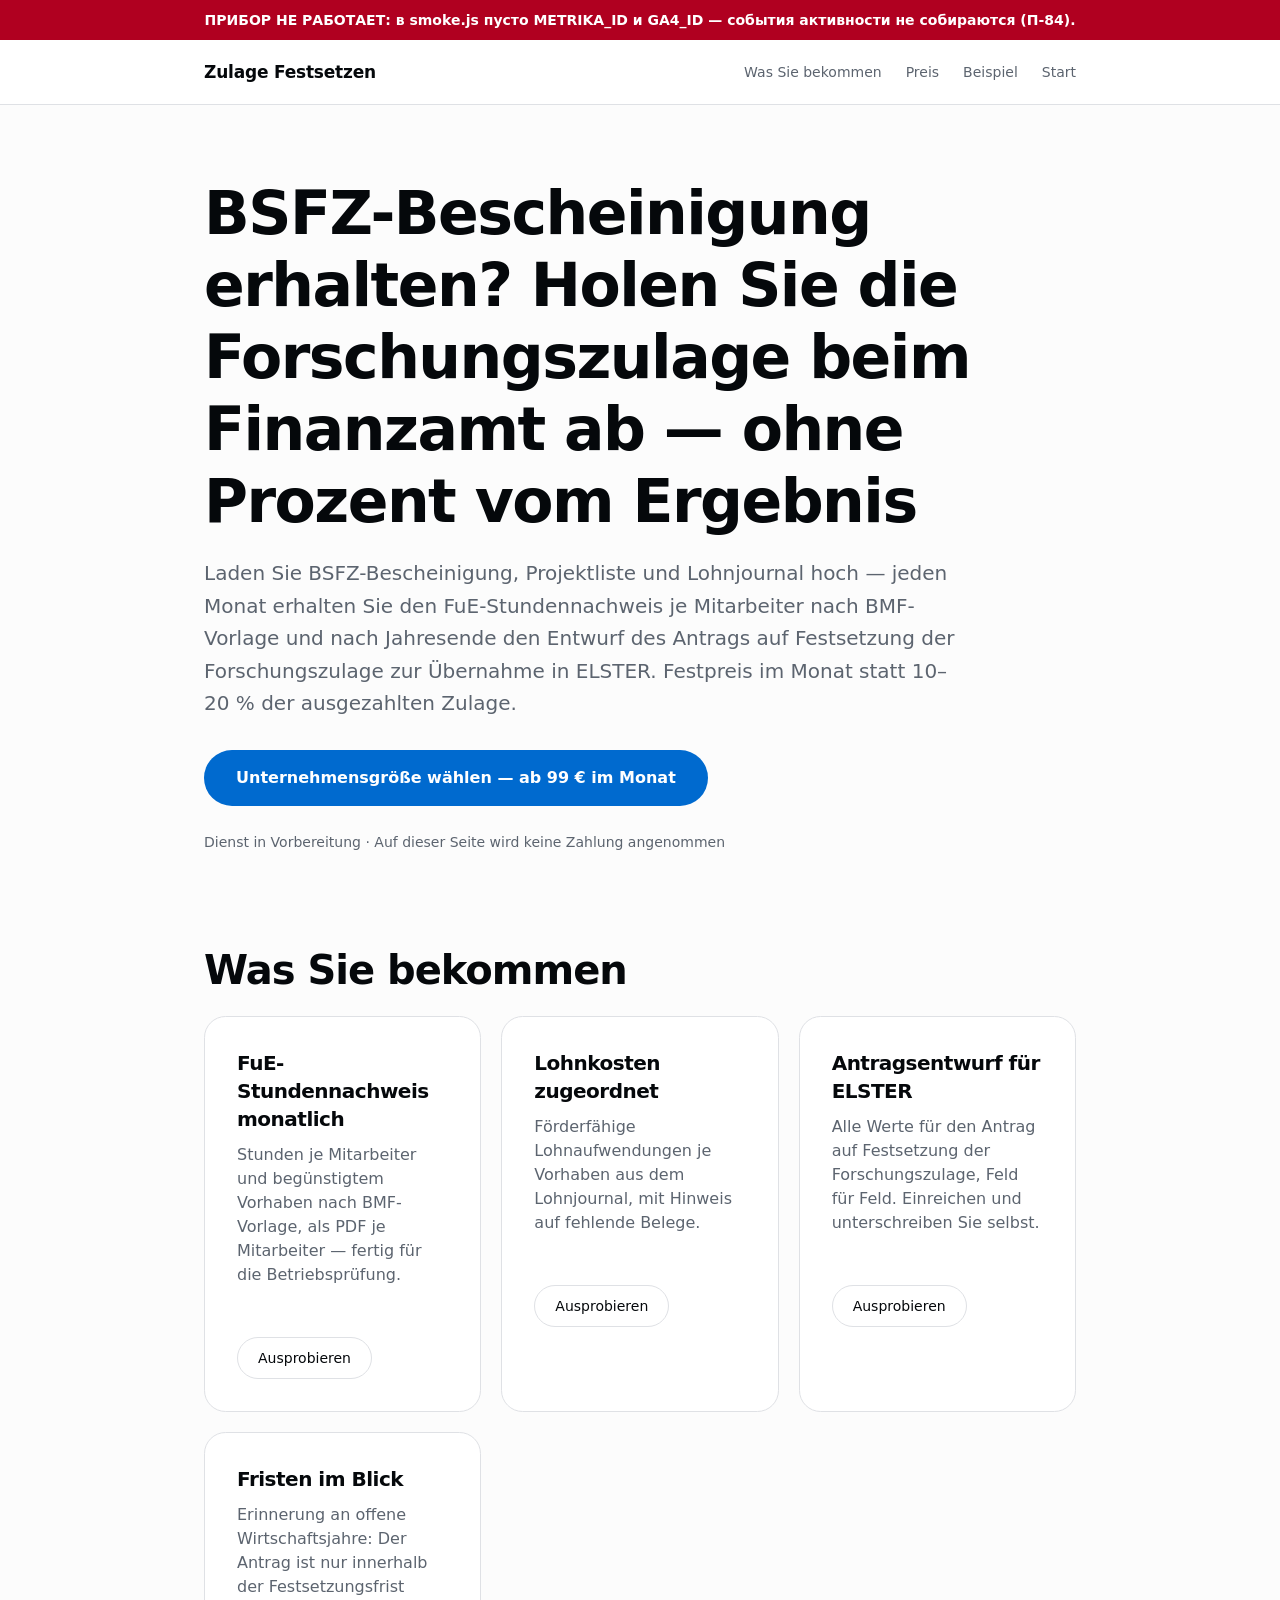
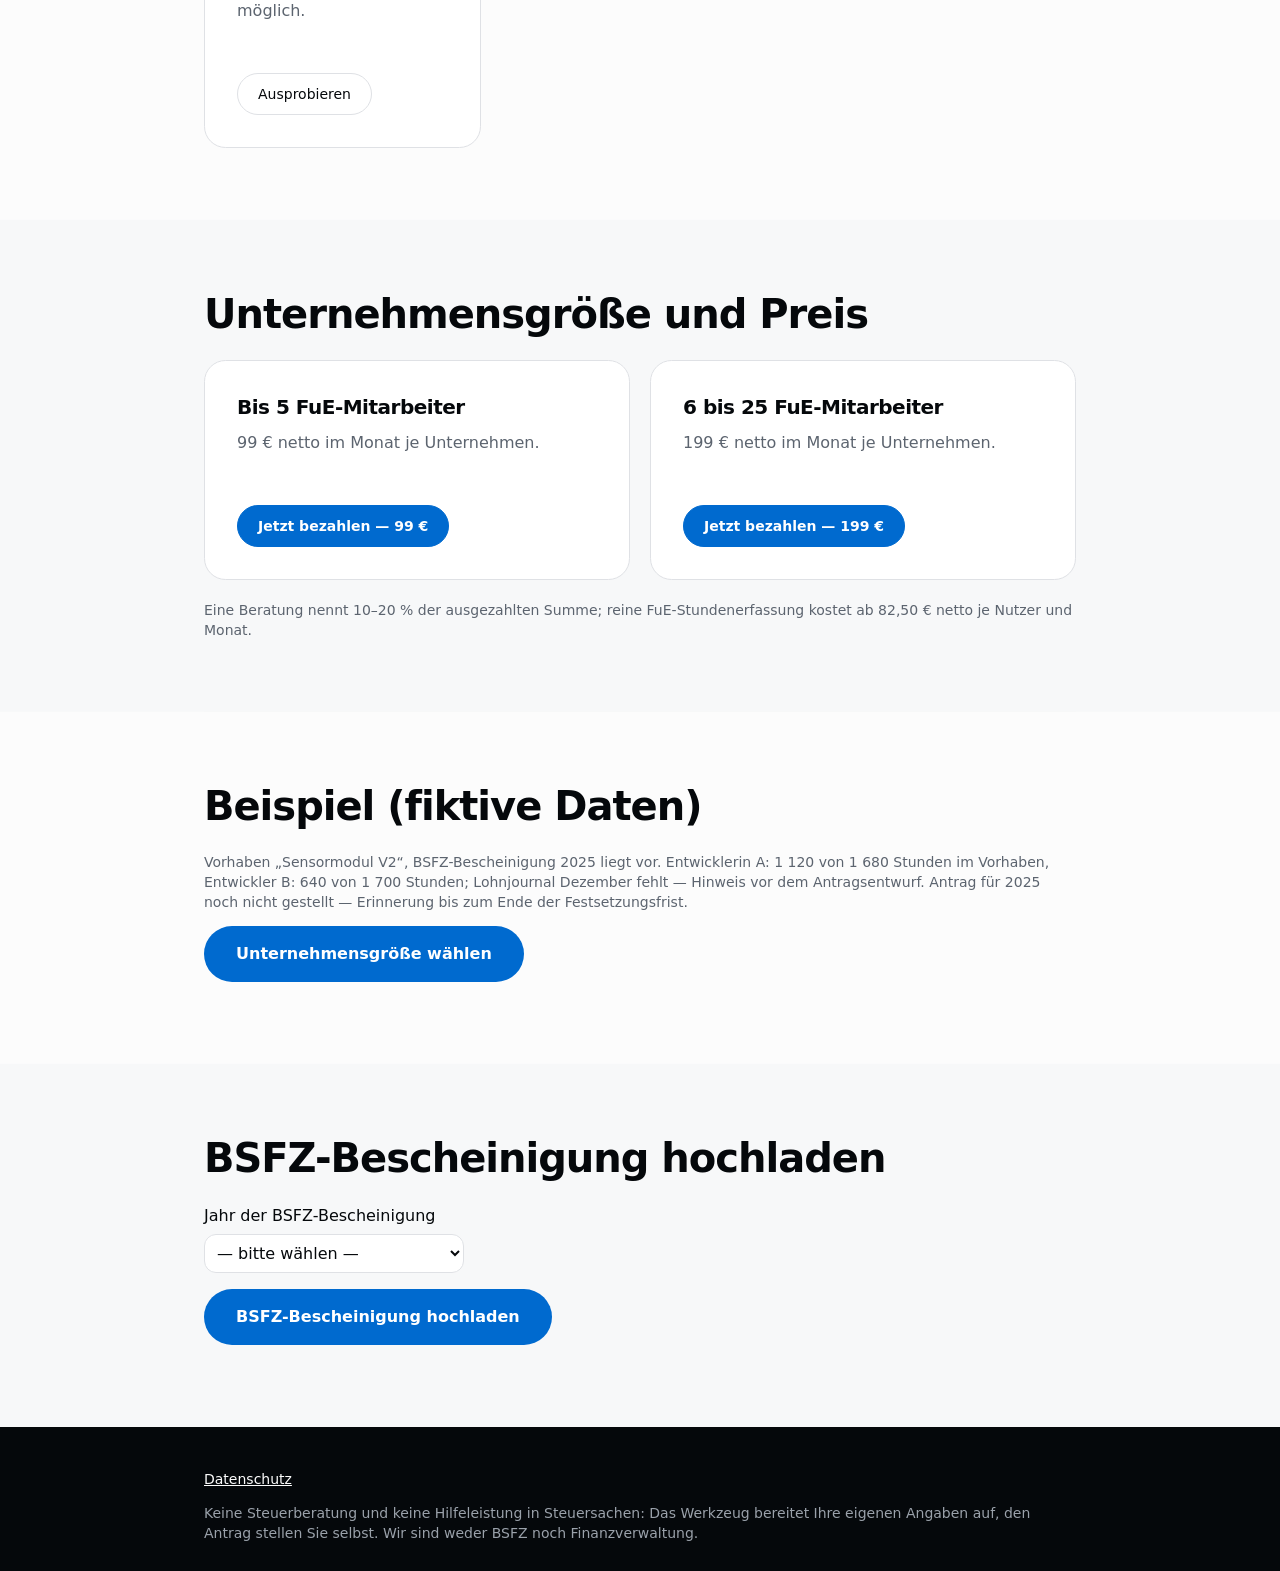
==== index.html @ fea84b4b "Smoke page zulage.dokuwell.com" ====
<!doctype html>
<html lang="de">
<head>
<meta charset="utf-8">
<meta name="viewport" content="width=device-width,initial-scale=1">
<title>Forschungszulage: FuE-Stundennachweis und Festsetzungsantrag — ab 99 € im Monat</title>
<meta name="description" content="BSFZ-Bescheinigung liegt vor, aber der Antrag beim Finanzamt fehlt? Monatlicher FuE-Stundennachweis je Mitarbeiter nach BMF-Vorlage und Entwurf des Antrags auf Festsetzung der Forschungszulage zur Übernahme in ELSTER. Festpreis statt 10–20 % der Zulage.">
<link rel="icon" href="favicon.svg">
<link rel="stylesheet" href="style.css">
<script src="smoke.js" defer></script>
</head>
<body>

<header><div class="wrap">
  <div class="logo"><a href="index.html" data-ev="click_logo_home">Zulage Festsetzen</a></div>
  <nav class="top"><a href="#was" data-ev="click_nav_was">Was Sie bekommen</a><a href="#preis" data-ev="click_nav_preis">Preis</a><a href="#beispiel" data-ev="click_nav_beispiel">Beispiel</a><a href="#start" data-ev="click_nav_start">Start</a></nav>
</div></header>

<div class="wrap">
  <div class="hero">
    <h1>BSFZ-Bescheinigung erhalten? Holen Sie die Forschungszulage beim Finanzamt ab — ohne Prozent vom Ergebnis</h1>
    <p class="sub">Laden Sie BSFZ-Bescheinigung, Projektliste und Lohnjournal hoch — jeden Monat erhalten Sie den FuE-Stundennachweis je Mitarbeiter nach BMF-Vorlage und nach Jahresende den Entwurf des Antrags auf Festsetzung der Forschungszulage zur Übernahme in ELSTER. Festpreis im Monat statt 10–20 % der ausgezahlten Zulage.</p>
    <a class="cta" href="#preis" data-ev="cta_click">Unternehmensgröße wählen — ab 99 € im Monat</a>
    <p class="cta-note">Dienst in Vorbereitung · Auf dieser Seite wird keine Zahlung angenommen</p>
  </div>

  <section id="was" data-view="features_view">
    <h2>Was Sie bekommen</h2>
    <div class="grid">
      <div class="card"><b>FuE-Stundennachweis monatlich</b><span>Stunden je Mitarbeiter und begünstigtem Vorhaben nach BMF-Vorlage, als PDF je Mitarbeiter — fertig für die Betriebsprüfung.</span><br><a class="btn" href="pay.html?f=stundennachweis" data-ev="feature_stundennachweis">Ausprobieren</a></div>
      <div class="card"><b>Lohnkosten zugeordnet</b><span>Förderfähige Lohnaufwendungen je Vorhaben aus dem Lohnjournal, mit Hinweis auf fehlende Belege.</span><br><a class="btn" href="pay.html?f=lohnkosten" data-ev="feature_lohnkosten">Ausprobieren</a></div>
      <div class="card"><b>Antragsentwurf für ELSTER</b><span>Alle Werte für den Antrag auf Festsetzung der Forschungszulage, Feld für Feld. Einreichen und unterschreiben Sie selbst.</span><br><a class="btn" href="pay.html?f=antrag" data-ev="feature_antrag">Ausprobieren</a></div>
      <div class="card"><b>Fristen im Blick</b><span>Erinnerung an offene Wirtschaftsjahre: Der Antrag ist nur innerhalb der Festsetzungsfrist möglich.</span><br><a class="btn" href="pay.html?f=fristen" data-ev="feature_fristen">Ausprobieren</a></div>
    </div>
  </section>

  <section id="preis" data-view="price_view">
    <h2>Unternehmensgröße und Preis</h2>
    <div class="grid">
      <div class="card"><b>Bis 5 FuE-Mitarbeiter</b><span>99 € netto im Monat je Unternehmen.</span><br><a class="btn" href="pay.html?plan=bis_5" data-ev="payment_click click_pay_bis_5">Jetzt bezahlen — 99 €</a></div>
      <div class="card"><b>6 bis 25 FuE-Mitarbeiter</b><span>199 € netto im Monat je Unternehmen.</span><br><a class="btn" href="pay.html?plan=6_25" data-ev="payment_click click_pay_6_25">Jetzt bezahlen — 199 €</a></div>
    </div>
    <p class="cmp">Eine Beratung nennt 10–20 % der ausgezahlten Summe; reine FuE-Stundenerfassung kostet ab 82,50 € netto je Nutzer und Monat.</p>
  </section>

  <section id="beispiel" data-view="example_view">
    <h2>Beispiel (fiktive Daten)</h2>
    <p class="fine">Vorhaben „Sensormodul V2“, BSFZ-Bescheinigung 2025 liegt vor. Entwicklerin A: 1 120 von 1 680 Stunden im Vorhaben, Entwickler B: 640 von 1 700 Stunden; Lohnjournal Dezember fehlt — Hinweis vor dem Antragsentwurf. Antrag für 2025 noch nicht gestellt — Erinnerung bis zum Ende der Festsetzungsfrist.</p>
    <a class="cta" href="#preis" data-ev="click_cta_after_example">Unternehmensgröße wählen</a>
  </section>
  <section id="start" data-view="start_view">
    <h2>BSFZ-Bescheinigung hochladen</h2>
    <p><label>Jahr der BSFZ-Bescheinigung<br><select data-ev-focus="form_start" style="margin-top:6px;padding:8px;font-size:16px"><option value="">— bitte wählen —</option><option>2021</option><option>2022</option><option>2023</option><option>2024</option><option>2025</option></select></label></p>
    <a class="cta" href="pay.html?intent=bescheinigung" data-ev="form_submit_click">BSFZ-Bescheinigung hochladen</a>
  </section>
</div>

<footer><div class="wrap">
  <p><a href="datenschutz.html" data-ev="click_legal_privacy">Datenschutz</a></p>
  <p class="muted">Keine Steuerberatung und keine Hilfeleistung in Steuersachen: Das Werkzeug bereitet Ihre eigenen Angaben auf, den Antrag stellen Sie selbst. Wir sind weder BSFZ noch Finanzverwaltung.</p>
</div></footer>

</body>
</html>
---- style.css ----
/* Тема страниц смоуков (06.10.2026, вторая редакция). Слово Владельца:
   «я имел в виду элементы и цвета, не лэйаут». Строй страниц — прежний;
   от образца взяты только цвета, шрифт и вид элементов (кнопки, карточки,
   «бровь», таблица, аккордеон, шапка, подвал). Значения сняты с образца
   (вычисленные стили, переведены в hex). Код свой, внешних шрифтов нет. */
:root{
  --bg:#fcfcfc;            /* фон */
  --ink:#05080b;           /* текст */
  --muted:#5c646f;         /* вторичный текст, меню */
  --line:#dfe1e5;          /* рамки */
  --card:#ffffff;          /* карточки */
  --alt:#f7f8f9;           /* чередующаяся секция (#f0f2f5 при 40 % на #fcfcfc) */
  --accent:#006acf;        /* кнопки, акцент */
  --accent-soft:#d6efff;   /* фон «брови» */
  --accent-num:#b1ddff;    /* крупные цифры */
  --navy:#0b223e;          /* тёмный основной */
  --radius:12px;           /* малые элементы */
  --radius-lg:21.6px;      /* карточки */
  --radius-tbl:16.8px;     /* таблица */
}
*{box-sizing:border-box}
html{-webkit-text-size-adjust:100%}
body{margin:0;background:var(--bg);color:var(--ink);font:400 16px/24px Inter,ui-sans-serif,system-ui,-apple-system,"Segoe UI",Roboto,Helvetica,Arial,sans-serif;-webkit-font-smoothing:antialiased}
a{color:var(--accent);transition:color .15s cubic-bezier(.4,0,.2,1)}
[hidden]{display:none!important}
.wrap{max-width:920px;margin:0 auto;padding:0 24px}

/* шапка */
header{background:rgba(255,255,255,.92);border-bottom:1px solid var(--line);position:sticky;top:0;z-index:20;backdrop-filter:blur(8px)}
header .wrap{display:flex;align-items:center;justify-content:space-between;gap:16px;min-height:64px;flex-wrap:wrap}
.logo{font-weight:700;font-size:17px;letter-spacing:-.2px}
.logo a{color:var(--ink);text-decoration:none}
nav.top a{color:var(--muted);text-decoration:none;margin-left:24px;font-size:14px;line-height:20px}
nav.top a:hover{color:var(--ink)}

/* заголовки и текст */
h1{font-size:60px;line-height:1.2;font-weight:700;letter-spacing:-1.5px;margin:0 0 20px;color:var(--ink)}
h2{font-size:40px;line-height:1.1;font-weight:700;letter-spacing:-1px;margin:0 0 24px;color:var(--ink)}
h3{font-size:20px;line-height:28px;font-weight:700;letter-spacing:-.5px;margin:0 0 6px}
.hero{padding:72px 0 24px}
.sub,.lead{font-size:20px;line-height:32.5px;color:var(--muted);margin:0 0 30px;max-width:760px}
.fine{color:var(--muted);font-size:14px;line-height:20px}
.muted{color:var(--muted)}
.eyebrow{display:inline-block;margin:0 0 22px;padding:6px 16px;border-radius:999px;background:var(--accent-soft);color:var(--accent);font-size:12px;line-height:16px;font-weight:500;letter-spacing:1.2px;text-transform:uppercase}

/* кнопки: «пилюля», основная — заливка акцентом, вторая — белая с рамкой */
a.cta,.btn{display:inline-block;text-decoration:none;border-radius:999px;transition:opacity .15s cubic-bezier(.4,0,.2,1),background-color .15s cubic-bezier(.4,0,.2,1)}
a.cta{background:var(--accent);color:#fff;font-size:16px;line-height:24px;font-weight:600;padding:16px 32px;margin:0 10px 10px 0}
a.cta:hover{opacity:.9}
a.cta.ghost{background:transparent;color:var(--ink);border:1px solid var(--line);font-weight:500;padding:15px 31px}
a.cta.ghost:hover{background:var(--alt);opacity:1}
.btn{margin-top:14px;padding:10px 20px;font-size:14px;line-height:20px;font-weight:500;color:var(--ink);background:#fff;border:1px solid var(--line)}
.btn:hover{background:var(--alt)}
.btn.primary{background:var(--accent);color:#fff;border-color:var(--accent);font-size:16px;line-height:24px;font-weight:600;padding:16px 32px}
.btn.primary:hover{opacity:.9;background:var(--accent)}
.cta-note,.note{color:var(--muted);font-size:14px;line-height:20px;margin:16px 0 0}
.actions{display:flex;flex-wrap:wrap;gap:12px;margin:28px 0 0}
.center .actions{justify-content:center}

/* секции: без линий, чередование фона */
section{padding:72px 0;border-top:0}
.wrap > section:nth-of-type(even){background:var(--alt);box-shadow:0 0 0 100vmax var(--alt);clip-path:inset(0 -100vmax)}
.band{background:var(--accent-soft);border:0;border-radius:var(--radius);padding:16px 20px;margin:32px 0;font-size:16px;color:var(--ink)}
.band b{color:var(--navy)}

/* карточки */
.grid{display:grid;grid-template-columns:repeat(auto-fit,minmax(240px,1fr));gap:20px}
.card{background:var(--card);border:1px solid var(--line);border-radius:var(--radius-lg);padding:32px;display:flex;flex-direction:column;gap:6px}
.card > b{display:block;font-size:20px;line-height:28px;letter-spacing:-.5px;color:var(--ink);margin-bottom:4px}
.card span,.card p{color:var(--muted);font-size:16px;line-height:24px;margin:0}
.card .btn{align-self:flex-start}
/* кнопки оплаты — основной вид (заливка акцентом) */
a.btn[data-ev*="payment_click"]{background:var(--accent);color:#fff;border-color:var(--accent);font-weight:600}
a.btn[data-ev*="payment_click"]:hover{opacity:.9;background:var(--accent)}
.price{font-size:40px;font-weight:700;letter-spacing:-1px;margin:6px 0}
.cmp{color:var(--muted);font-size:14px;line-height:20px;margin:20px 0 0}
ol.steps{counter-reset:s;list-style:none;padding:0;margin:0}
ol.steps li{counter-increment:s;position:relative;padding:0 0 18px 64px;min-height:48px}
ol.steps li:before{content:counter(s,decimal-leading-zero);position:absolute;left:0;top:-6px;font-size:40px;line-height:48px;font-weight:900;color:var(--accent-num)}

/* таблица (если страница её покажет) */
table{width:100%;border-collapse:separate;border-spacing:0;border:1px solid var(--line);border-radius:var(--radius-tbl);overflow:hidden;background:var(--card)}
th{font-size:14px;line-height:20px;font-weight:600;letter-spacing:.7px;text-transform:uppercase;color:var(--muted);text-align:left;padding:12px 16px;background:var(--alt);border-bottom:1px solid var(--line)}
td{font-size:16px;line-height:24px;font-weight:500;padding:12px 16px;border-bottom:1px solid var(--line)}
tr:last-child td{border-bottom:0}

/* аккордеон (если страница его покажет) */
details{border-bottom:1px solid var(--line)}
summary{list-style:none;cursor:pointer;display:flex;justify-content:space-between;gap:16px;padding:20px 0;font-size:16px;line-height:24px}
summary::-webkit-details-marker{display:none}
summary:after{content:"";flex:none;width:8px;height:8px;margin-top:7px;border-right:1.5px solid var(--muted);border-bottom:1.5px solid var(--muted);transform:rotate(45deg);transition:transform .2s}
details[open] summary:after{transform:rotate(-135deg);margin-top:11px}
details p{margin:0 0 20px;color:var(--muted)}

/* поле выбора в блоке «старт» */
select{font:inherit;color:var(--ink);background:#fff;border:1px solid var(--line);border-radius:var(--radius);padding:12px 14px;min-width:260px;max-width:100%}
select:focus{outline:2px solid #0086dd;outline-offset:1px}

/* подвал — тёмный */
footer{background:var(--ink);color:var(--bg);border-top:0;margin-top:0;padding:28px 0;font-size:14px;line-height:20px}
footer a{color:var(--bg)}
footer .muted{color:#9aa1aa;margin:10px 0 0}

/* служебные страницы (экран оплаты, политика) */
header.site{position:sticky}
.bar{display:flex;align-items:center;gap:16px;min-height:64px}
.brand{display:flex;align-items:center;gap:10px;font-weight:700;font-size:17px;color:var(--ink);text-decoration:none}
.brand .mark{width:24px;height:24px;border-radius:7px;background:var(--accent)}
.page{padding:72px 0 88px}
.narrow{max-width:760px}
.center{text-align:center}
.page h1{font-size:44px;letter-spacing:-1px}
.doc h2{font-size:22px;letter-spacing:-.3px;margin:32px 0 8px}
.doc p{margin:0;color:#2a3139}
footer.site-foot{background:var(--ink)}

/* баннер согласия (размечен, выключен) */
#consent{position:fixed;left:16px;right:16px;bottom:16px;z-index:30;max-width:760px;margin:0 auto;background:var(--ink);color:#fff;padding:16px 20px;border-radius:var(--radius);font-size:14px}
#consent button{margin:8px 0 0 10px;padding:8px 16px;border-radius:999px;border:0;font-weight:600;cursor:pointer}
[role=alert]{position:relative;z-index:40}

@media (max-width:760px){
  nav.top{display:none}
  .hero{padding:48px 0 16px}
  h1{font-size:36px;letter-spacing:-.8px}
  h2{font-size:30px;letter-spacing:-.6px}
  .sub,.lead{font-size:18px;line-height:28px}
  section{padding:56px 0}
  .card{padding:24px}
  a.cta{display:block;text-align:center;margin:0 0 12px}
  .page h1{font-size:32px}
  select{min-width:0;width:100%}
}
@media (max-width:480px){
  .wrap{padding:0 16px}
}
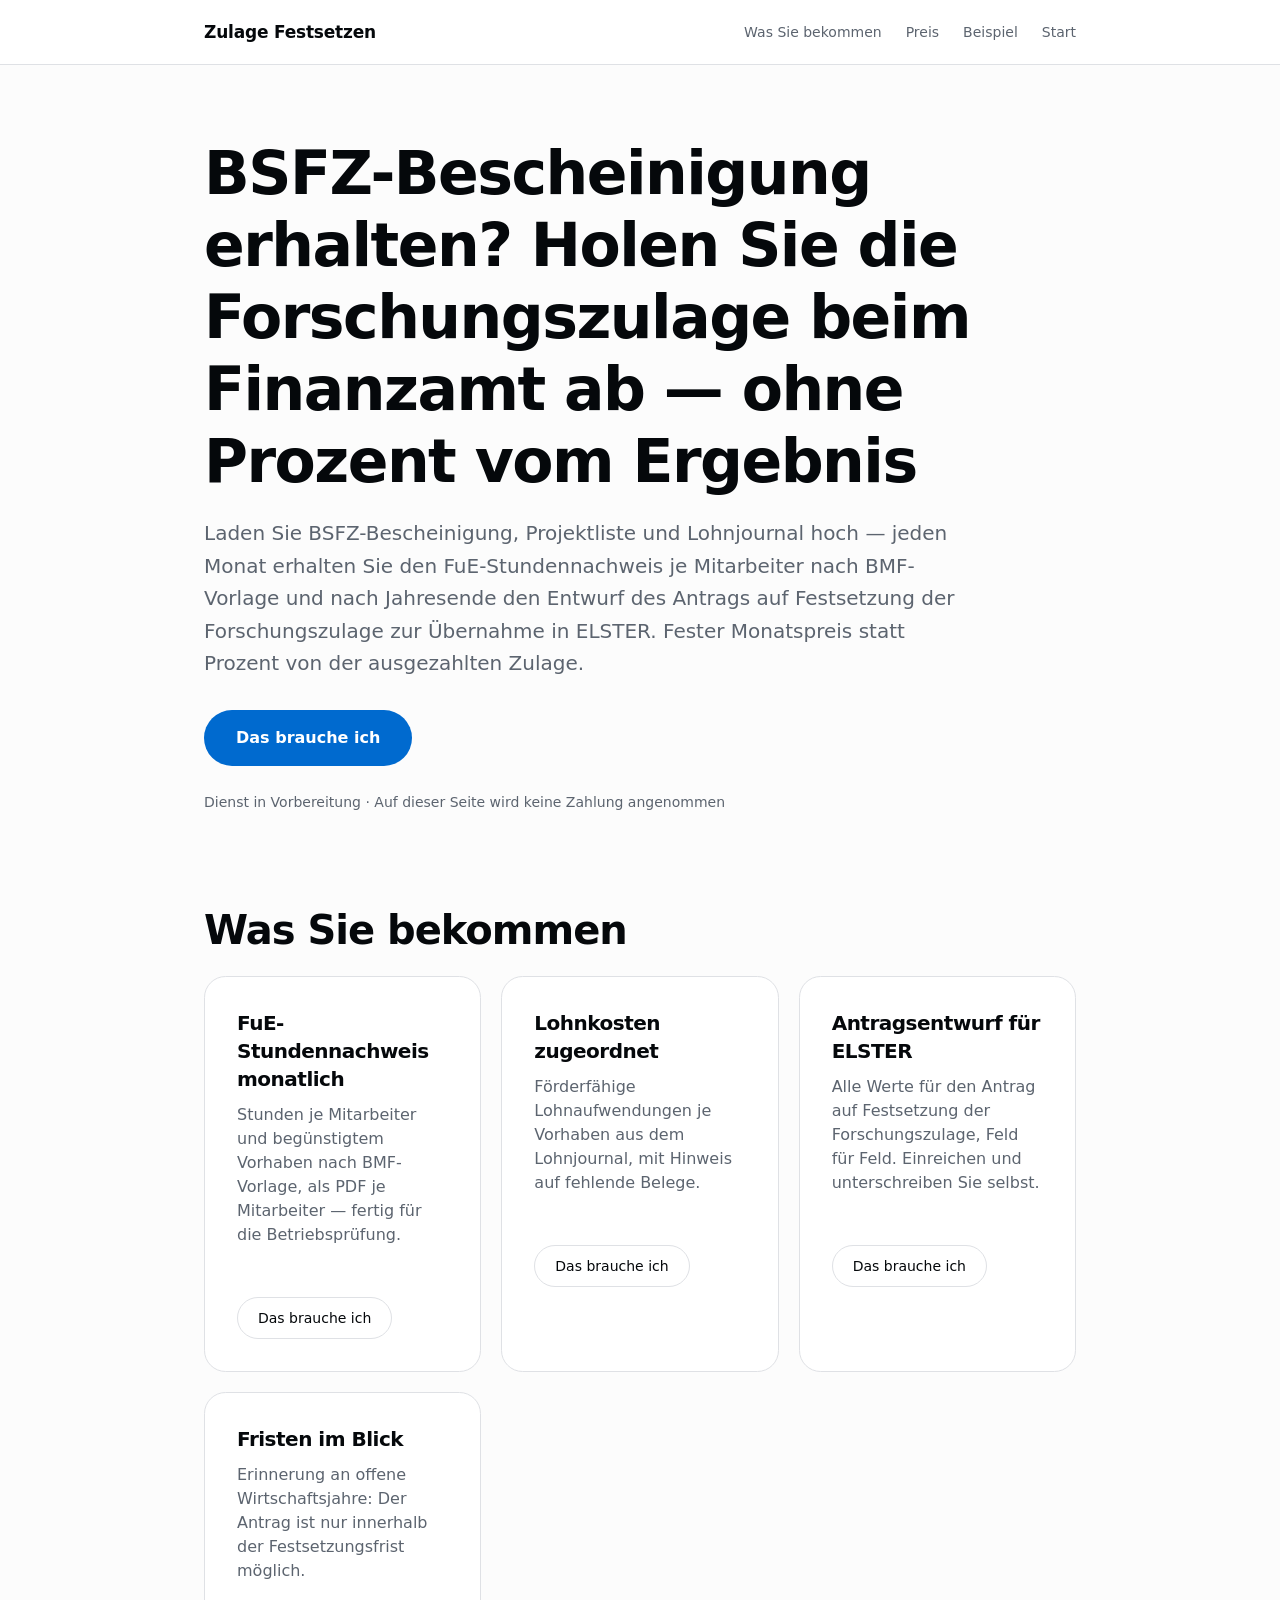
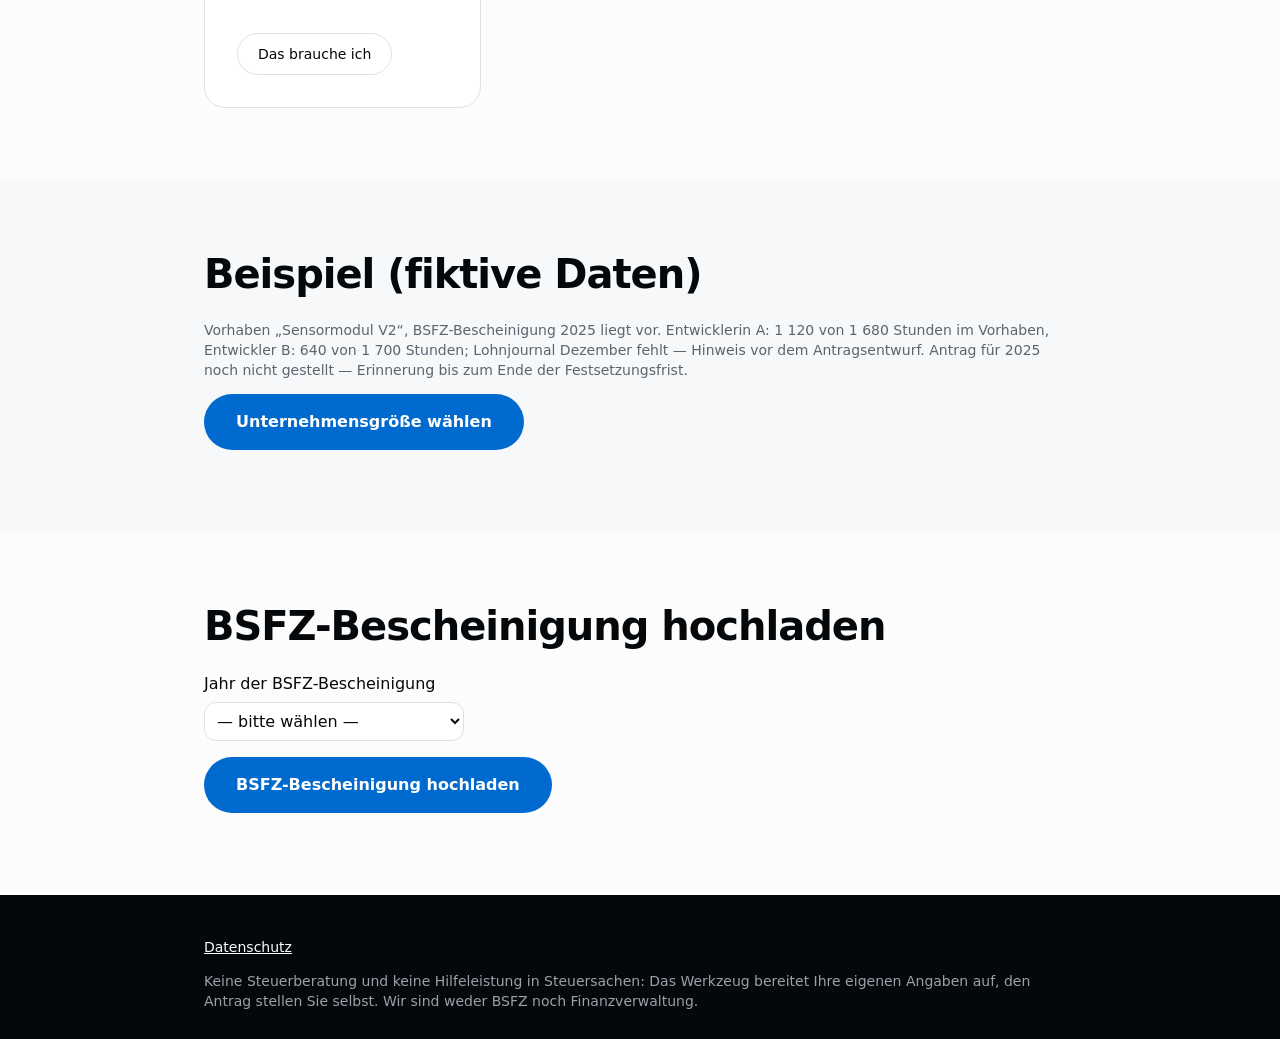
==== commit 35dc7c3e: "Цена на price.html после шага «нужно» (СМ-10) и контейнер GTM вместо прямых счётчиков (СМ-09)" ====
--- a/index.html
+++ b/index.html
@@ -2,56 +2,58 @@
 <html lang="de">
 <head>
 <meta charset="utf-8">
+<!-- Google Tag Manager -->
+<script>(function(w,d,s,l,i){w[l]=w[l]||[];w[l].push({'gtm.start':
+new Date().getTime(),event:'gtm.js'});var f=d.getElementsByTagName(s)[0],
+j=d.createElement(s),dl=l!='dataLayer'?'&l='+l:'';j.async=true;j.src=
+'https://www.googletagmanager.com/gtm.js?id='+i+dl;f.parentNode.insertBefore(j,f);
+})(window,document,'script','dataLayer','GTM-N2ZVHWW8');</script>
+<!-- End Google Tag Manager -->
 <meta name="viewport" content="width=device-width,initial-scale=1">
-<title>Forschungszulage: FuE-Stundennachweis und Festsetzungsantrag — ab 99 € im Monat</title>
-<meta name="description" content="BSFZ-Bescheinigung liegt vor, aber der Antrag beim Finanzamt fehlt? Monatlicher FuE-Stundennachweis je Mitarbeiter nach BMF-Vorlage und Entwurf des Antrags auf Festsetzung der Forschungszulage zur Übernahme in ELSTER. Festpreis statt 10–20 % der Zulage.">
+<title>Forschungszulage: FuE-Stundennachweis und Festsetzungsantrag — jeden Monat</title>
+<meta name="description" content="BSFZ-Bescheinigung liegt vor, aber der Antrag beim Finanzamt fehlt? Monatlicher FuE-Stundennachweis je Mitarbeiter nach BMF-Vorlage und Entwurf des Antrags auf Festsetzung der Forschungszulage zur Übernahme in ELSTER. Fester Monatspreis statt Prozent von der Zulage.">
 <link rel="icon" href="favicon.svg">
 <link rel="stylesheet" href="style.css">
 <script src="smoke.js" defer></script>
 </head>
 <body>
+<!-- Google Tag Manager (noscript) -->
+<noscript><iframe src="https://www.googletagmanager.com/ns.html?id=GTM-N2ZVHWW8"
+height="0" width="0" style="display:none;visibility:hidden"></iframe></noscript>
+<!-- End Google Tag Manager (noscript) -->
 
 <header><div class="wrap">
   <div class="logo"><a href="index.html" data-ev="click_logo_home">Zulage Festsetzen</a></div>
-  <nav class="top"><a href="#was" data-ev="click_nav_was">Was Sie bekommen</a><a href="#preis" data-ev="click_nav_preis">Preis</a><a href="#beispiel" data-ev="click_nav_beispiel">Beispiel</a><a href="#start" data-ev="click_nav_start">Start</a></nav>
+  <nav class="top"><a href="#was" data-ev="click_nav_was">Was Sie bekommen</a><a href="price.html" data-ev="click_nav_preis">Preis</a><a href="#beispiel" data-ev="click_nav_beispiel">Beispiel</a><a href="#start" data-ev="click_nav_start">Start</a></nav>
 </div></header>
 
 <div class="wrap">
   <div class="hero">
     <h1>BSFZ-Bescheinigung erhalten? Holen Sie die Forschungszulage beim Finanzamt ab — ohne Prozent vom Ergebnis</h1>
-    <p class="sub">Laden Sie BSFZ-Bescheinigung, Projektliste und Lohnjournal hoch — jeden Monat erhalten Sie den FuE-Stundennachweis je Mitarbeiter nach BMF-Vorlage und nach Jahresende den Entwurf des Antrags auf Festsetzung der Forschungszulage zur Übernahme in ELSTER. Festpreis im Monat statt 10–20 % der ausgezahlten Zulage.</p>
-    <a class="cta" href="#preis" data-ev="cta_click">Unternehmensgröße wählen — ab 99 € im Monat</a>
+    <p class="sub">Laden Sie BSFZ-Bescheinigung, Projektliste und Lohnjournal hoch — jeden Monat erhalten Sie den FuE-Stundennachweis je Mitarbeiter nach BMF-Vorlage und nach Jahresende den Entwurf des Antrags auf Festsetzung der Forschungszulage zur Übernahme in ELSTER. Fester Monatspreis statt Prozent von der ausgezahlten Zulage.</p>
+    <a class="cta" href="price.html" data-ev="cta_click">Das brauche ich</a>
     <p class="cta-note">Dienst in Vorbereitung · Auf dieser Seite wird keine Zahlung angenommen</p>
   </div>
 
   <section id="was" data-view="features_view">
     <h2>Was Sie bekommen</h2>
     <div class="grid">
-      <div class="card"><b>FuE-Stundennachweis monatlich</b><span>Stunden je Mitarbeiter und begünstigtem Vorhaben nach BMF-Vorlage, als PDF je Mitarbeiter — fertig für die Betriebsprüfung.</span><br><a class="btn" href="pay.html?f=stundennachweis" data-ev="feature_stundennachweis">Ausprobieren</a></div>
-      <div class="card"><b>Lohnkosten zugeordnet</b><span>Förderfähige Lohnaufwendungen je Vorhaben aus dem Lohnjournal, mit Hinweis auf fehlende Belege.</span><br><a class="btn" href="pay.html?f=lohnkosten" data-ev="feature_lohnkosten">Ausprobieren</a></div>
-      <div class="card"><b>Antragsentwurf für ELSTER</b><span>Alle Werte für den Antrag auf Festsetzung der Forschungszulage, Feld für Feld. Einreichen und unterschreiben Sie selbst.</span><br><a class="btn" href="pay.html?f=antrag" data-ev="feature_antrag">Ausprobieren</a></div>
-      <div class="card"><b>Fristen im Blick</b><span>Erinnerung an offene Wirtschaftsjahre: Der Antrag ist nur innerhalb der Festsetzungsfrist möglich.</span><br><a class="btn" href="pay.html?f=fristen" data-ev="feature_fristen">Ausprobieren</a></div>
+      <div class="card"><b>FuE-Stundennachweis monatlich</b><span>Stunden je Mitarbeiter und begünstigtem Vorhaben nach BMF-Vorlage, als PDF je Mitarbeiter — fertig für die Betriebsprüfung.</span><br><a class="btn" href="price.html" data-ev="feature_stundennachweis">Das brauche ich</a></div>
+      <div class="card"><b>Lohnkosten zugeordnet</b><span>Förderfähige Lohnaufwendungen je Vorhaben aus dem Lohnjournal, mit Hinweis auf fehlende Belege.</span><br><a class="btn" href="price.html" data-ev="feature_lohnkosten">Das brauche ich</a></div>
+      <div class="card"><b>Antragsentwurf für ELSTER</b><span>Alle Werte für den Antrag auf Festsetzung der Forschungszulage, Feld für Feld. Einreichen und unterschreiben Sie selbst.</span><br><a class="btn" href="price.html" data-ev="feature_antrag">Das brauche ich</a></div>
+      <div class="card"><b>Fristen im Blick</b><span>Erinnerung an offene Wirtschaftsjahre: Der Antrag ist nur innerhalb der Festsetzungsfrist möglich.</span><br><a class="btn" href="price.html" data-ev="feature_fristen">Das brauche ich</a></div>
     </div>
-  </section>
-
-  <section id="preis" data-view="price_view">
-    <h2>Unternehmensgröße und Preis</h2>
-    <div class="grid">
-      <div class="card"><b>Bis 5 FuE-Mitarbeiter</b><span>99 € netto im Monat je Unternehmen.</span><br><a class="btn" href="pay.html?plan=bis_5" data-ev="payment_click click_pay_bis_5">Jetzt bezahlen — 99 €</a></div>
-      <div class="card"><b>6 bis 25 FuE-Mitarbeiter</b><span>199 € netto im Monat je Unternehmen.</span><br><a class="btn" href="pay.html?plan=6_25" data-ev="payment_click click_pay_6_25">Jetzt bezahlen — 199 €</a></div>
-    </div>
-    <p class="cmp">Eine Beratung nennt 10–20 % der ausgezahlten Summe; reine FuE-Stundenerfassung kostet ab 82,50 € netto je Nutzer und Monat.</p>
   </section>
 
   <section id="beispiel" data-view="example_view">
     <h2>Beispiel (fiktive Daten)</h2>
     <p class="fine">Vorhaben „Sensormodul V2“, BSFZ-Bescheinigung 2025 liegt vor. Entwicklerin A: 1 120 von 1 680 Stunden im Vorhaben, Entwickler B: 640 von 1 700 Stunden; Lohnjournal Dezember fehlt — Hinweis vor dem Antragsentwurf. Antrag für 2025 noch nicht gestellt — Erinnerung bis zum Ende der Festsetzungsfrist.</p>
-    <a class="cta" href="#preis" data-ev="click_cta_after_example">Unternehmensgröße wählen</a>
+    <a class="cta" href="price.html" data-ev="click_cta_after_example">Unternehmensgröße wählen</a>
   </section>
   <section id="start" data-view="start_view">
     <h2>BSFZ-Bescheinigung hochladen</h2>
     <p><label>Jahr der BSFZ-Bescheinigung<br><select data-ev-focus="form_start" style="margin-top:6px;padding:8px;font-size:16px"><option value="">— bitte wählen —</option><option>2021</option><option>2022</option><option>2023</option><option>2024</option><option>2025</option></select></label></p>
-    <a class="cta" href="pay.html?intent=bescheinigung" data-ev="form_submit_click">BSFZ-Bescheinigung hochladen</a>
+    <a class="cta" href="price.html" data-ev="form_submit_click">BSFZ-Bescheinigung hochladen</a>
   </section>
 </div>
 
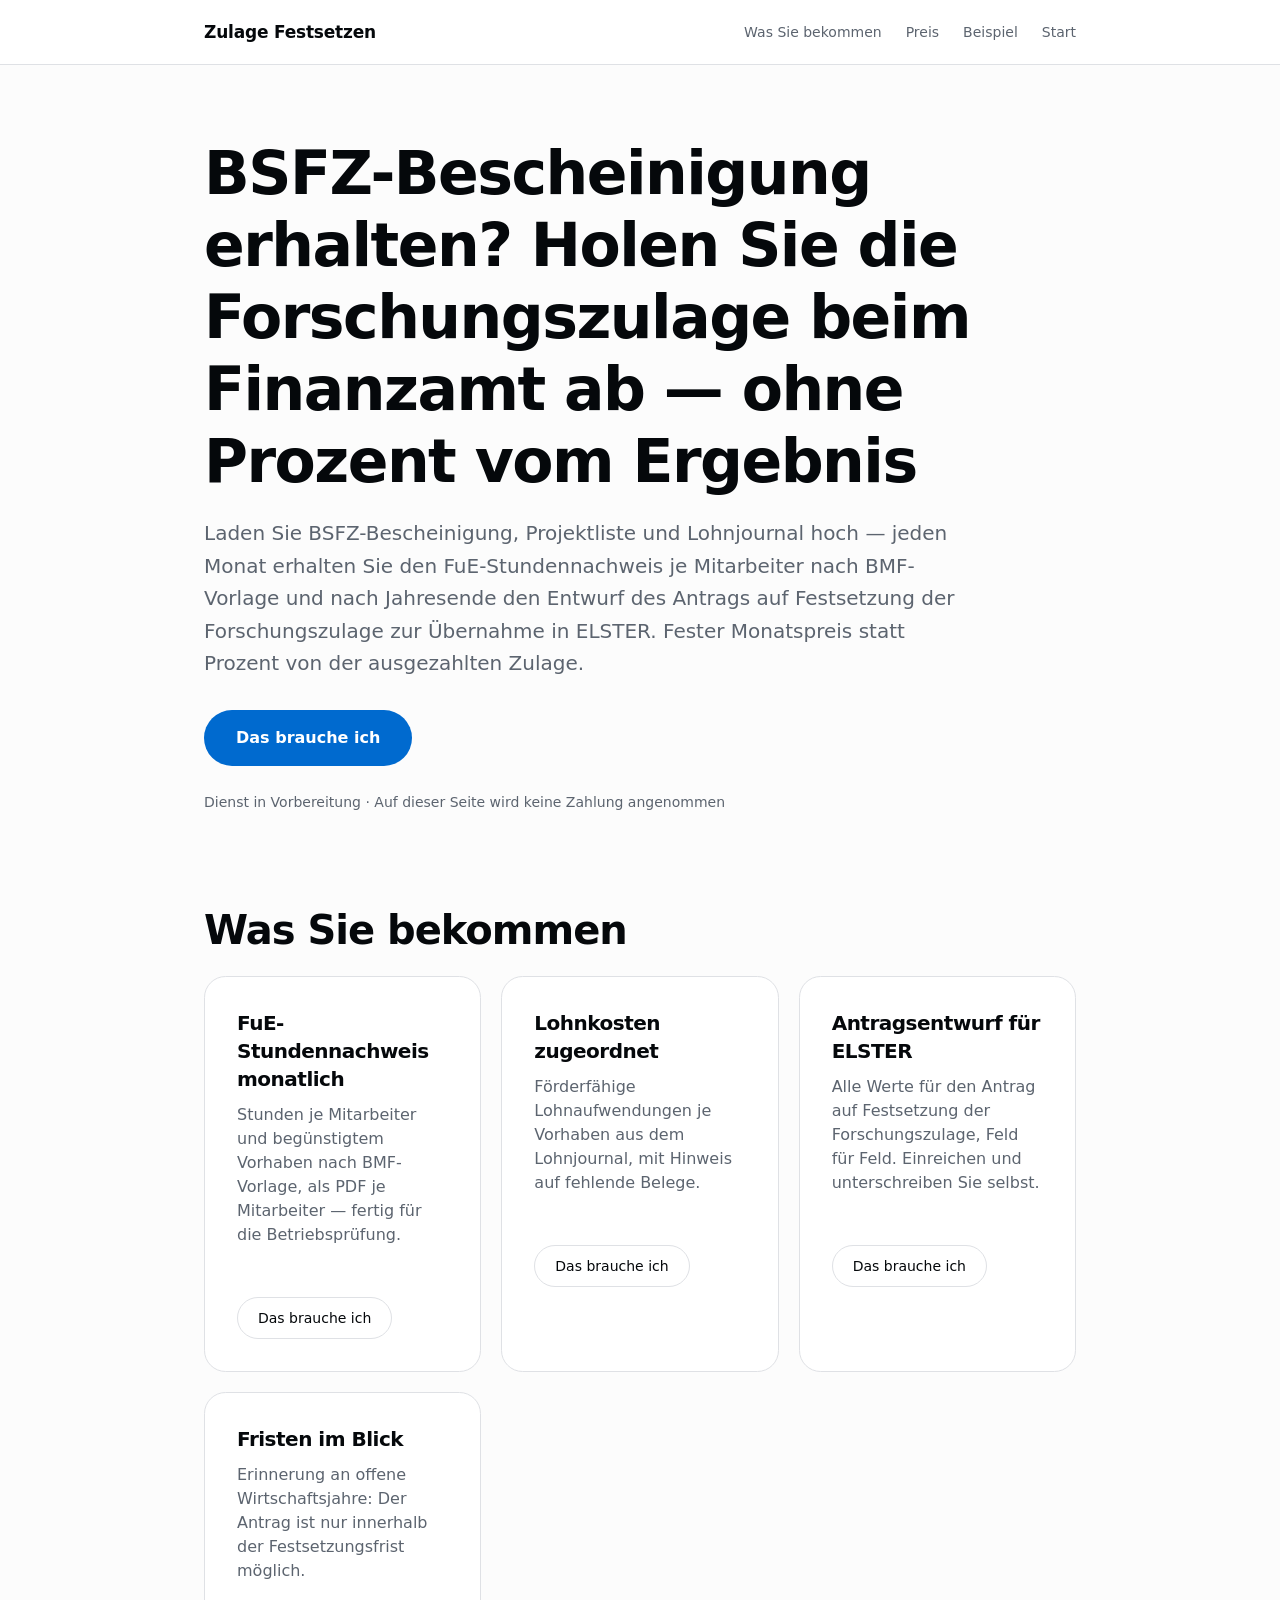
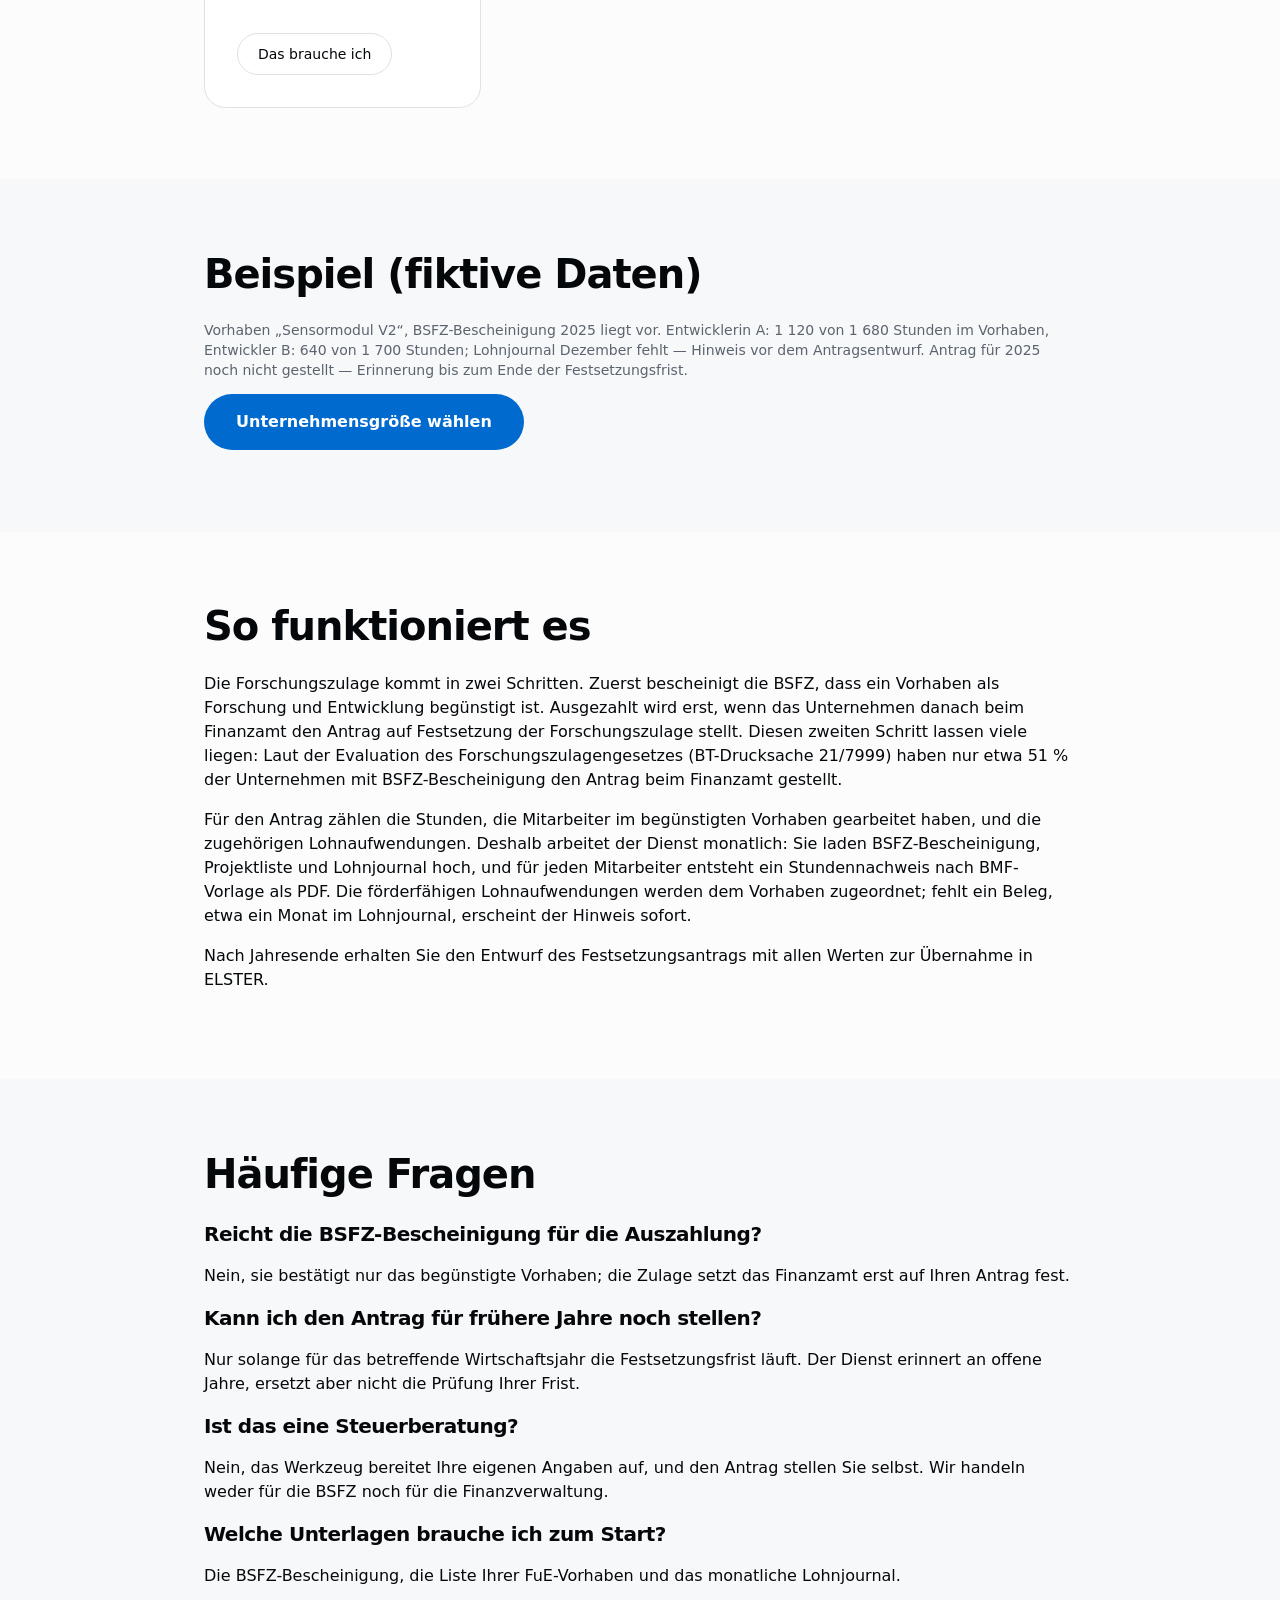
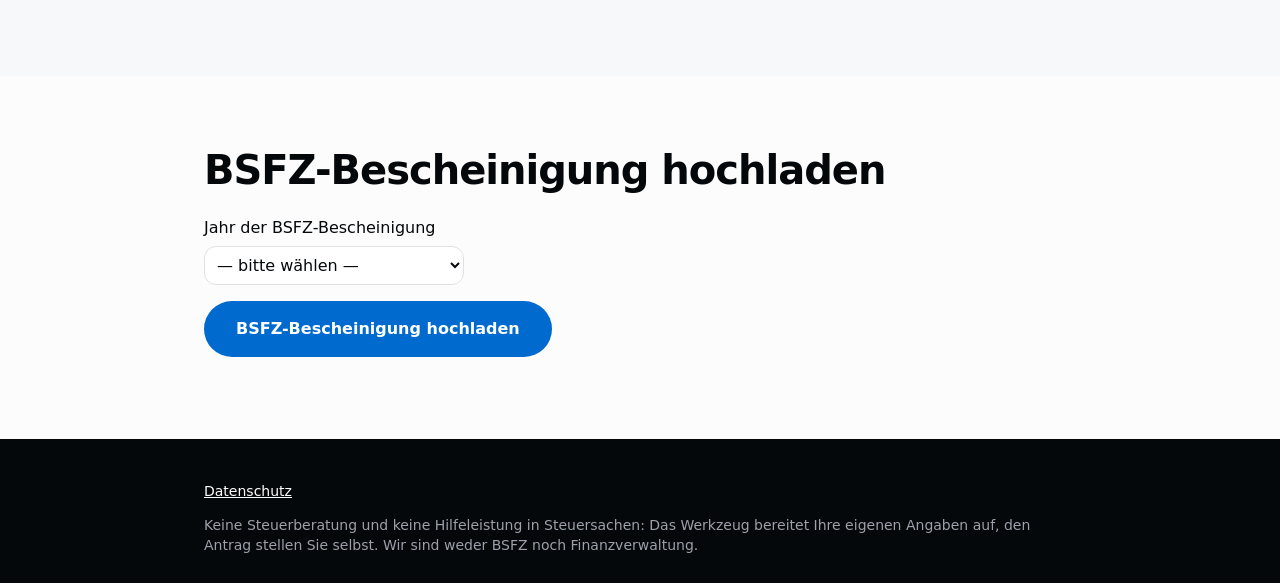
==== commit fd0318d4: "Органика: свой текст и вопросы-ответы на главной, FAQPage, canonical, sitemap без оплаты (заказ «Смо" ====
--- a/index.html
+++ b/index.html
@@ -10,11 +10,54 @@
 })(window,document,'script','dataLayer','GTM-N2ZVHWW8');</script>
 <!-- End Google Tag Manager -->
 <meta name="viewport" content="width=device-width,initial-scale=1">
+<link rel="canonical" href="https://forschungszulage.dokuwell.com/">
 <title>Forschungszulage: FuE-Stundennachweis und Festsetzungsantrag — jeden Monat</title>
 <meta name="description" content="BSFZ-Bescheinigung liegt vor, aber der Antrag beim Finanzamt fehlt? Monatlicher FuE-Stundennachweis je Mitarbeiter nach BMF-Vorlage und Entwurf des Antrags auf Festsetzung der Forschungszulage zur Übernahme in ELSTER. Fester Monatspreis statt Prozent von der Zulage.">
 <link rel="icon" href="favicon.svg">
 <link rel="stylesheet" href="style.css">
 <script src="smoke.js" defer></script>
+<!-- faq-jsonld:start -->
+<script type="application/ld+json">
+{
+ "@context": "https://schema.org",
+ "@type": "FAQPage",
+ "mainEntity": [
+  {
+   "@type": "Question",
+   "name": "Reicht die BSFZ-Bescheinigung für die Auszahlung?",
+   "acceptedAnswer": {
+    "@type": "Answer",
+    "text": "Nein, sie bestätigt nur das begünstigte Vorhaben; die Zulage setzt das Finanzamt erst auf Ihren Antrag fest."
+   }
+  },
+  {
+   "@type": "Question",
+   "name": "Kann ich den Antrag für frühere Jahre noch stellen?",
+   "acceptedAnswer": {
+    "@type": "Answer",
+    "text": "Nur solange für das betreffende Wirtschaftsjahr die Festsetzungsfrist läuft. Der Dienst erinnert an offene Jahre, ersetzt aber nicht die Prüfung Ihrer Frist."
+   }
+  },
+  {
+   "@type": "Question",
+   "name": "Ist das eine Steuerberatung?",
+   "acceptedAnswer": {
+    "@type": "Answer",
+    "text": "Nein, das Werkzeug bereitet Ihre eigenen Angaben auf, und den Antrag stellen Sie selbst. Wir handeln weder für die BSFZ noch für die Finanzverwaltung."
+   }
+  },
+  {
+   "@type": "Question",
+   "name": "Welche Unterlagen brauche ich zum Start?",
+   "acceptedAnswer": {
+    "@type": "Answer",
+    "text": "Die BSFZ-Bescheinigung, die Liste Ihrer FuE-Vorhaben und das monatliche Lohnjournal."
+   }
+  }
+ ]
+}
+</script>
+<!-- faq-jsonld:end -->
 </head>
 <body>
 <!-- Google Tag Manager (noscript) -->
@@ -50,6 +93,25 @@
     <p class="fine">Vorhaben „Sensormodul V2“, BSFZ-Bescheinigung 2025 liegt vor. Entwicklerin A: 1 120 von 1 680 Stunden im Vorhaben, Entwickler B: 640 von 1 700 Stunden; Lohnjournal Dezember fehlt — Hinweis vor dem Antragsentwurf. Antrag für 2025 noch nicht gestellt — Erinnerung bis zum Ende der Festsetzungsfrist.</p>
     <a class="cta" href="price.html" data-ev="click_cta_after_example">Unternehmensgröße wählen</a>
   </section>
+<!-- seo-tekst:start -->
+  <section id="opis">
+    <h2>So funktioniert es</h2>
+    <p>Die Forschungszulage kommt in zwei Schritten. Zuerst bescheinigt die BSFZ, dass ein Vorhaben als Forschung und Entwicklung begünstigt ist. Ausgezahlt wird erst, wenn das Unternehmen danach beim Finanzamt den Antrag auf Festsetzung der Forschungszulage stellt. Diesen zweiten Schritt lassen viele liegen: Laut der Evaluation des Forschungszulagengesetzes (BT-Drucksache 21/7999) haben nur etwa 51 % der Unternehmen mit BSFZ-Bescheinigung den Antrag beim Finanzamt gestellt.</p>
+    <p>Für den Antrag zählen die Stunden, die Mitarbeiter im begünstigten Vorhaben gearbeitet haben, und die zugehörigen Lohnaufwendungen. Deshalb arbeitet der Dienst monatlich: Sie laden BSFZ-Bescheinigung, Projektliste und Lohnjournal hoch, und für jeden Mitarbeiter entsteht ein Stundennachweis nach BMF-Vorlage als PDF. Die förderfähigen Lohnaufwendungen werden dem Vorhaben zugeordnet; fehlt ein Beleg, etwa ein Monat im Lohnjournal, erscheint der Hinweis sofort.</p>
+    <p>Nach Jahresende erhalten Sie den Entwurf des Festsetzungsantrags mit allen Werten zur Übernahme in ELSTER.</p>
+  </section>
+  <section id="faq">
+    <h2>Häufige Fragen</h2>
+    <h3>Reicht die BSFZ-Bescheinigung für die Auszahlung?</h3>
+    <p>Nein, sie bestätigt nur das begünstigte Vorhaben; die Zulage setzt das Finanzamt erst auf Ihren Antrag fest.</p>
+    <h3>Kann ich den Antrag für frühere Jahre noch stellen?</h3>
+    <p>Nur solange für das betreffende Wirtschaftsjahr die Festsetzungsfrist läuft. Der Dienst erinnert an offene Jahre, ersetzt aber nicht die Prüfung Ihrer Frist.</p>
+    <h3>Ist das eine Steuerberatung?</h3>
+    <p>Nein, das Werkzeug bereitet Ihre eigenen Angaben auf, und den Antrag stellen Sie selbst. Wir handeln weder für die BSFZ noch für die Finanzverwaltung.</p>
+    <h3>Welche Unterlagen brauche ich zum Start?</h3>
+    <p>Die BSFZ-Bescheinigung, die Liste Ihrer FuE-Vorhaben und das monatliche Lohnjournal.</p>
+  </section>
+<!-- seo-tekst:end -->
   <section id="start" data-view="start_view">
     <h2>BSFZ-Bescheinigung hochladen</h2>
     <p><label>Jahr der BSFZ-Bescheinigung<br><select data-ev-focus="form_start" style="margin-top:6px;padding:8px;font-size:16px"><option value="">— bitte wählen —</option><option>2021</option><option>2022</option><option>2023</option><option>2024</option><option>2025</option></select></label></p>
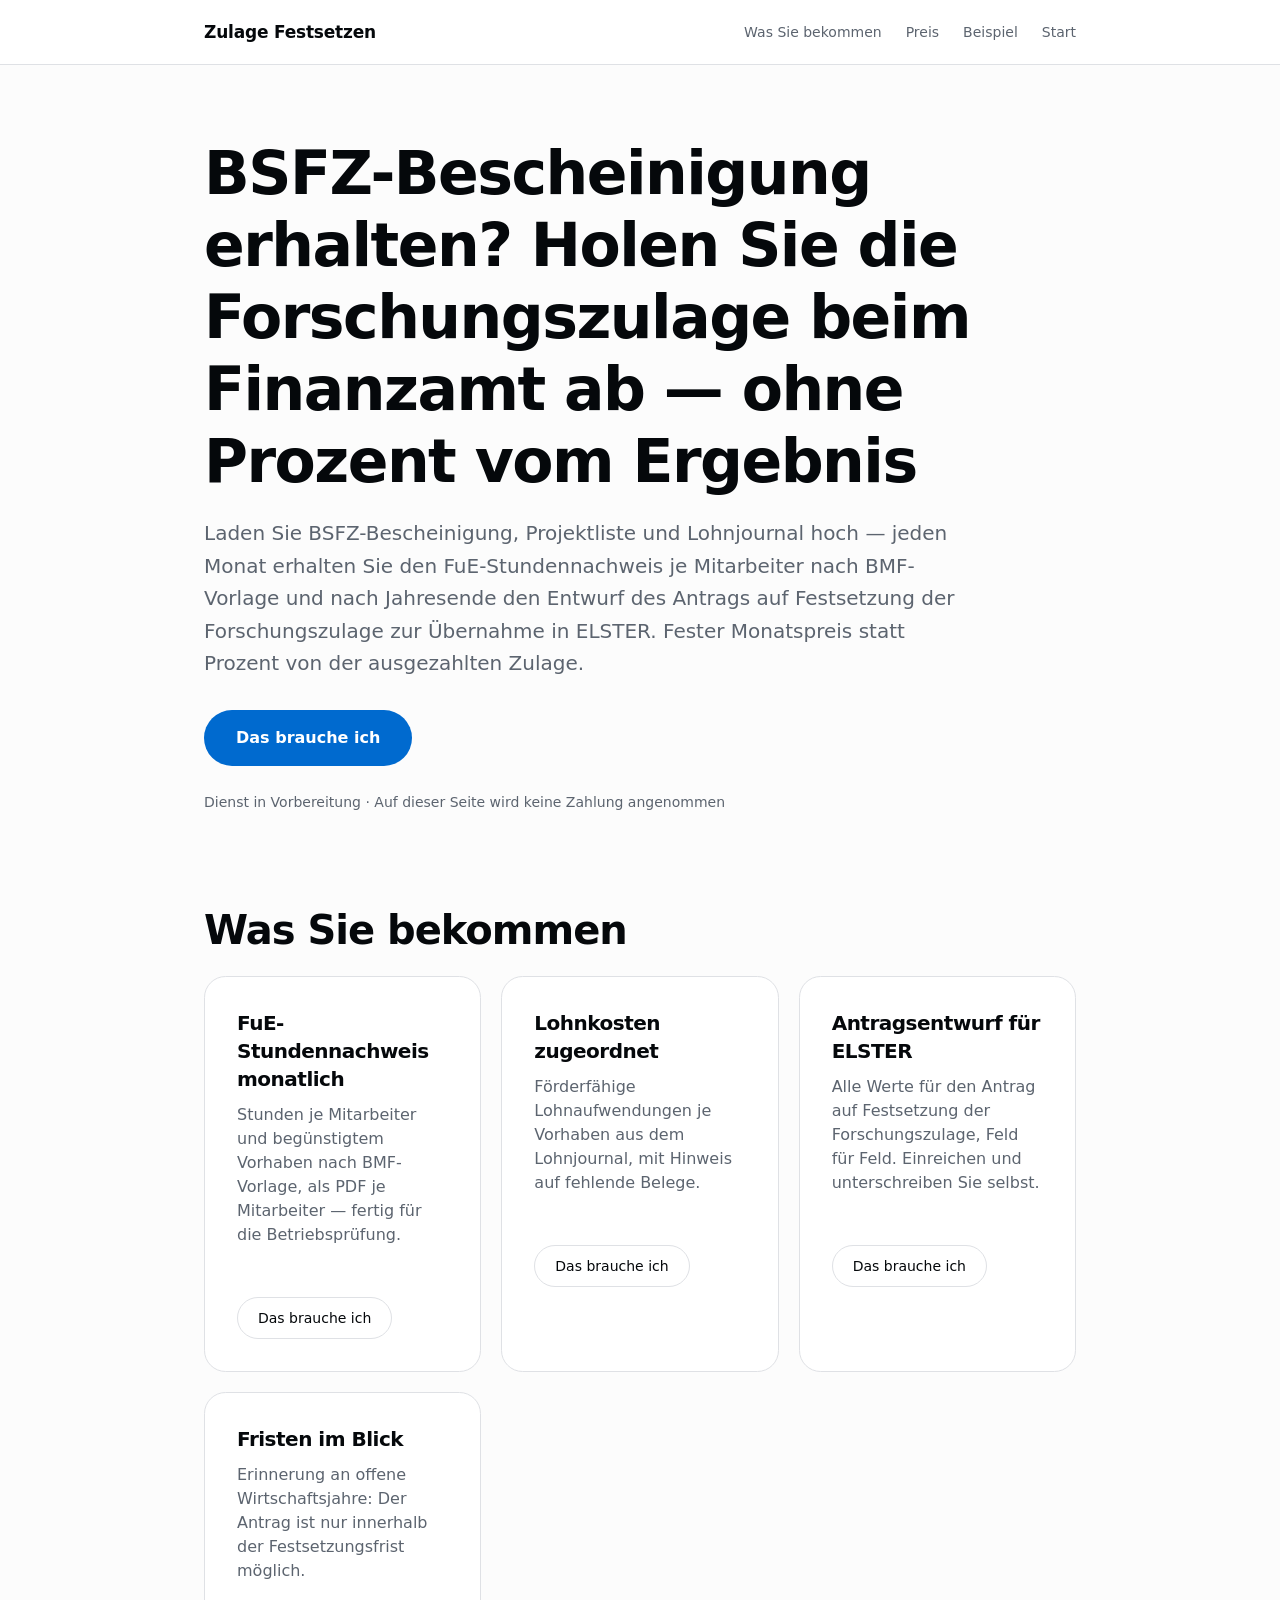
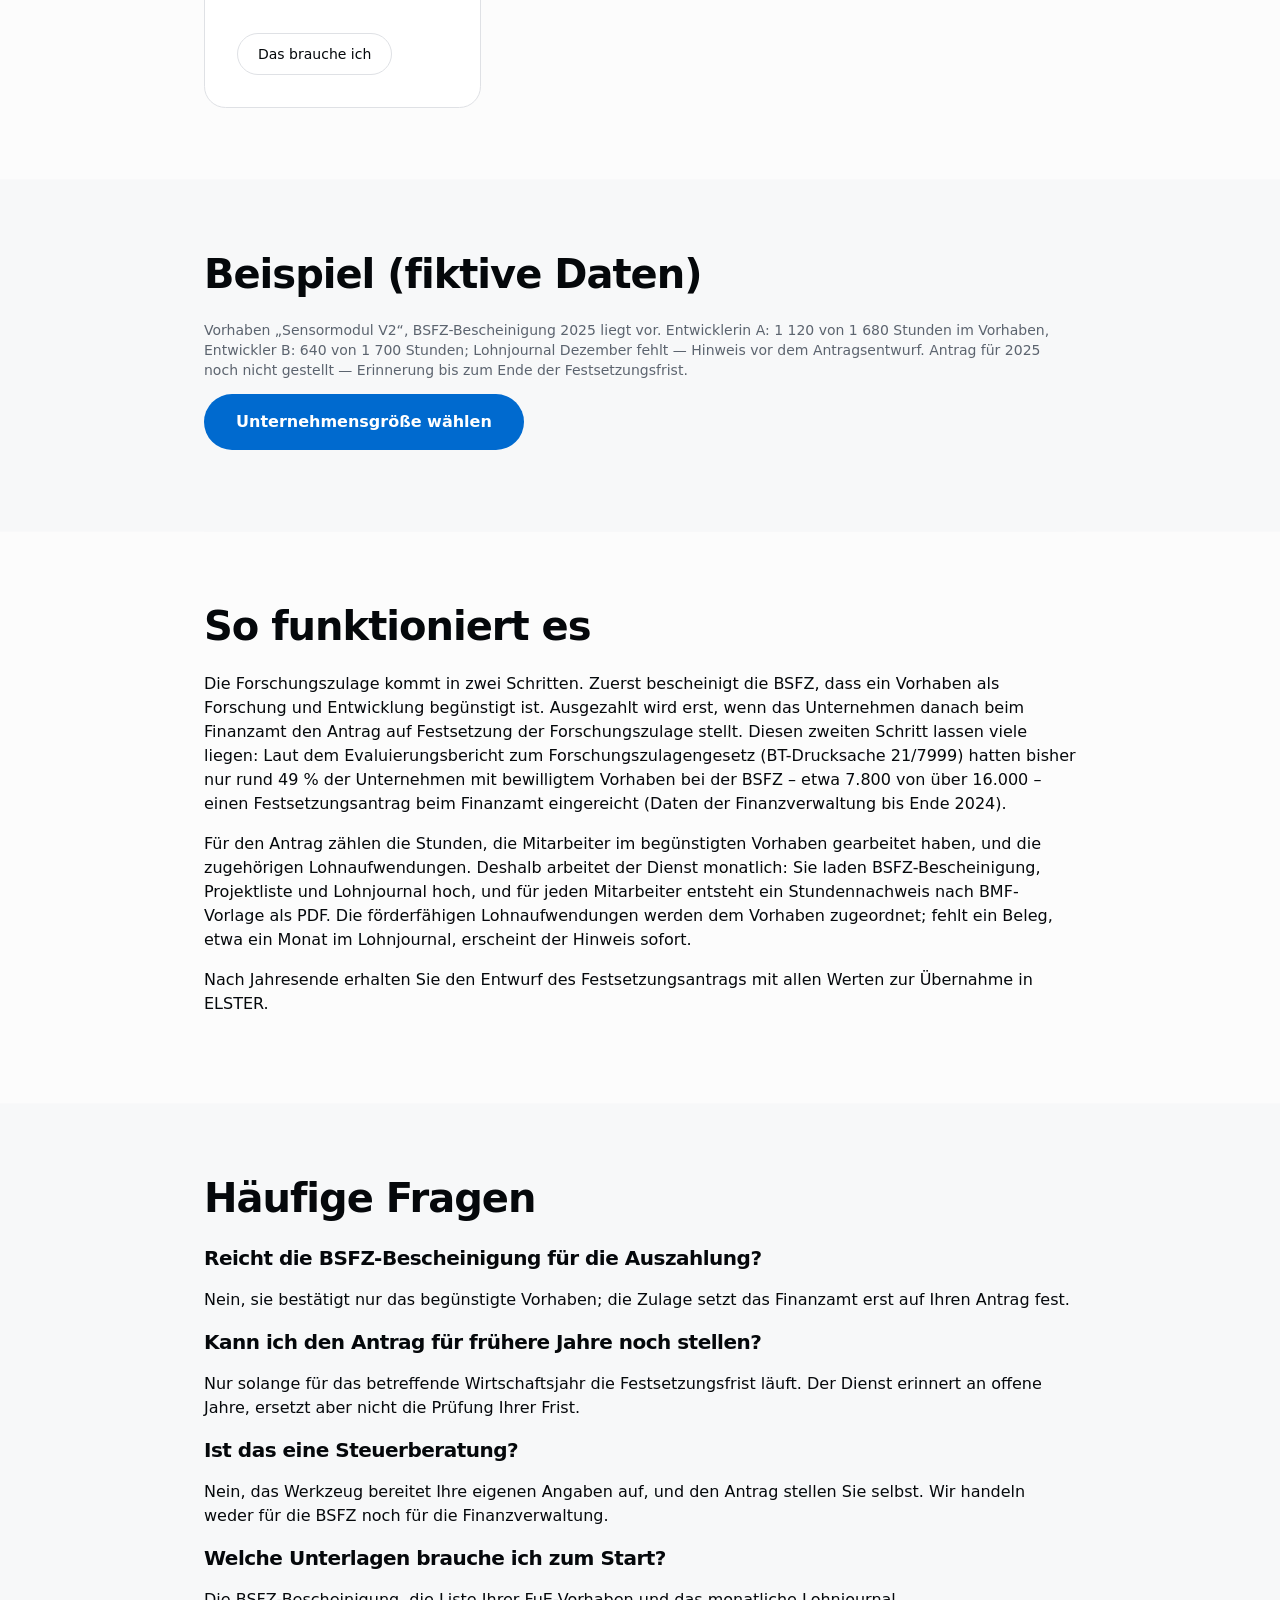
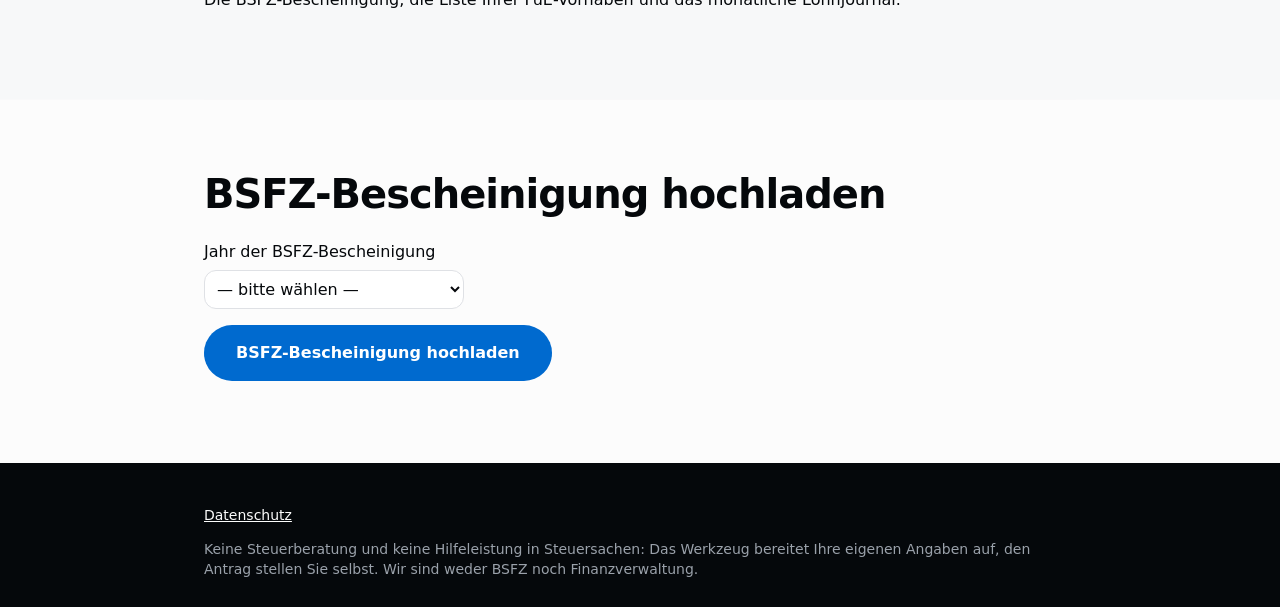
==== commit 219f9ed2: "Факты по первоисточникам: BALM-памятка 2026, BT-Drs. 21/7999" ====
--- a/index.html
+++ b/index.html
@@ -96,7 +96,7 @@
 <!-- seo-tekst:start -->
   <section id="opis">
     <h2>So funktioniert es</h2>
-    <p>Die Forschungszulage kommt in zwei Schritten. Zuerst bescheinigt die BSFZ, dass ein Vorhaben als Forschung und Entwicklung begünstigt ist. Ausgezahlt wird erst, wenn das Unternehmen danach beim Finanzamt den Antrag auf Festsetzung der Forschungszulage stellt. Diesen zweiten Schritt lassen viele liegen: Laut der Evaluation des Forschungszulagengesetzes (BT-Drucksache 21/7999) haben nur etwa 51 % der Unternehmen mit BSFZ-Bescheinigung den Antrag beim Finanzamt gestellt.</p>
+    <p>Die Forschungszulage kommt in zwei Schritten. Zuerst bescheinigt die BSFZ, dass ein Vorhaben als Forschung und Entwicklung begünstigt ist. Ausgezahlt wird erst, wenn das Unternehmen danach beim Finanzamt den Antrag auf Festsetzung der Forschungszulage stellt. Diesen zweiten Schritt lassen viele liegen: Laut dem Evaluierungsbericht zum Forschungszulagengesetz (BT-Drucksache 21/7999) hatten bisher nur rund 49 % der Unternehmen mit bewilligtem Vorhaben bei der BSFZ – etwa 7.800 von über 16.000 – einen Festsetzungsantrag beim Finanzamt eingereicht (Daten der Finanzverwaltung bis Ende 2024).</p>
     <p>Für den Antrag zählen die Stunden, die Mitarbeiter im begünstigten Vorhaben gearbeitet haben, und die zugehörigen Lohnaufwendungen. Deshalb arbeitet der Dienst monatlich: Sie laden BSFZ-Bescheinigung, Projektliste und Lohnjournal hoch, und für jeden Mitarbeiter entsteht ein Stundennachweis nach BMF-Vorlage als PDF. Die förderfähigen Lohnaufwendungen werden dem Vorhaben zugeordnet; fehlt ein Beleg, etwa ein Monat im Lohnjournal, erscheint der Hinweis sofort.</p>
     <p>Nach Jahresende erhalten Sie den Entwurf des Festsetzungsantrags mit allen Werten zur Übernahme in ELSTER.</p>
   </section>
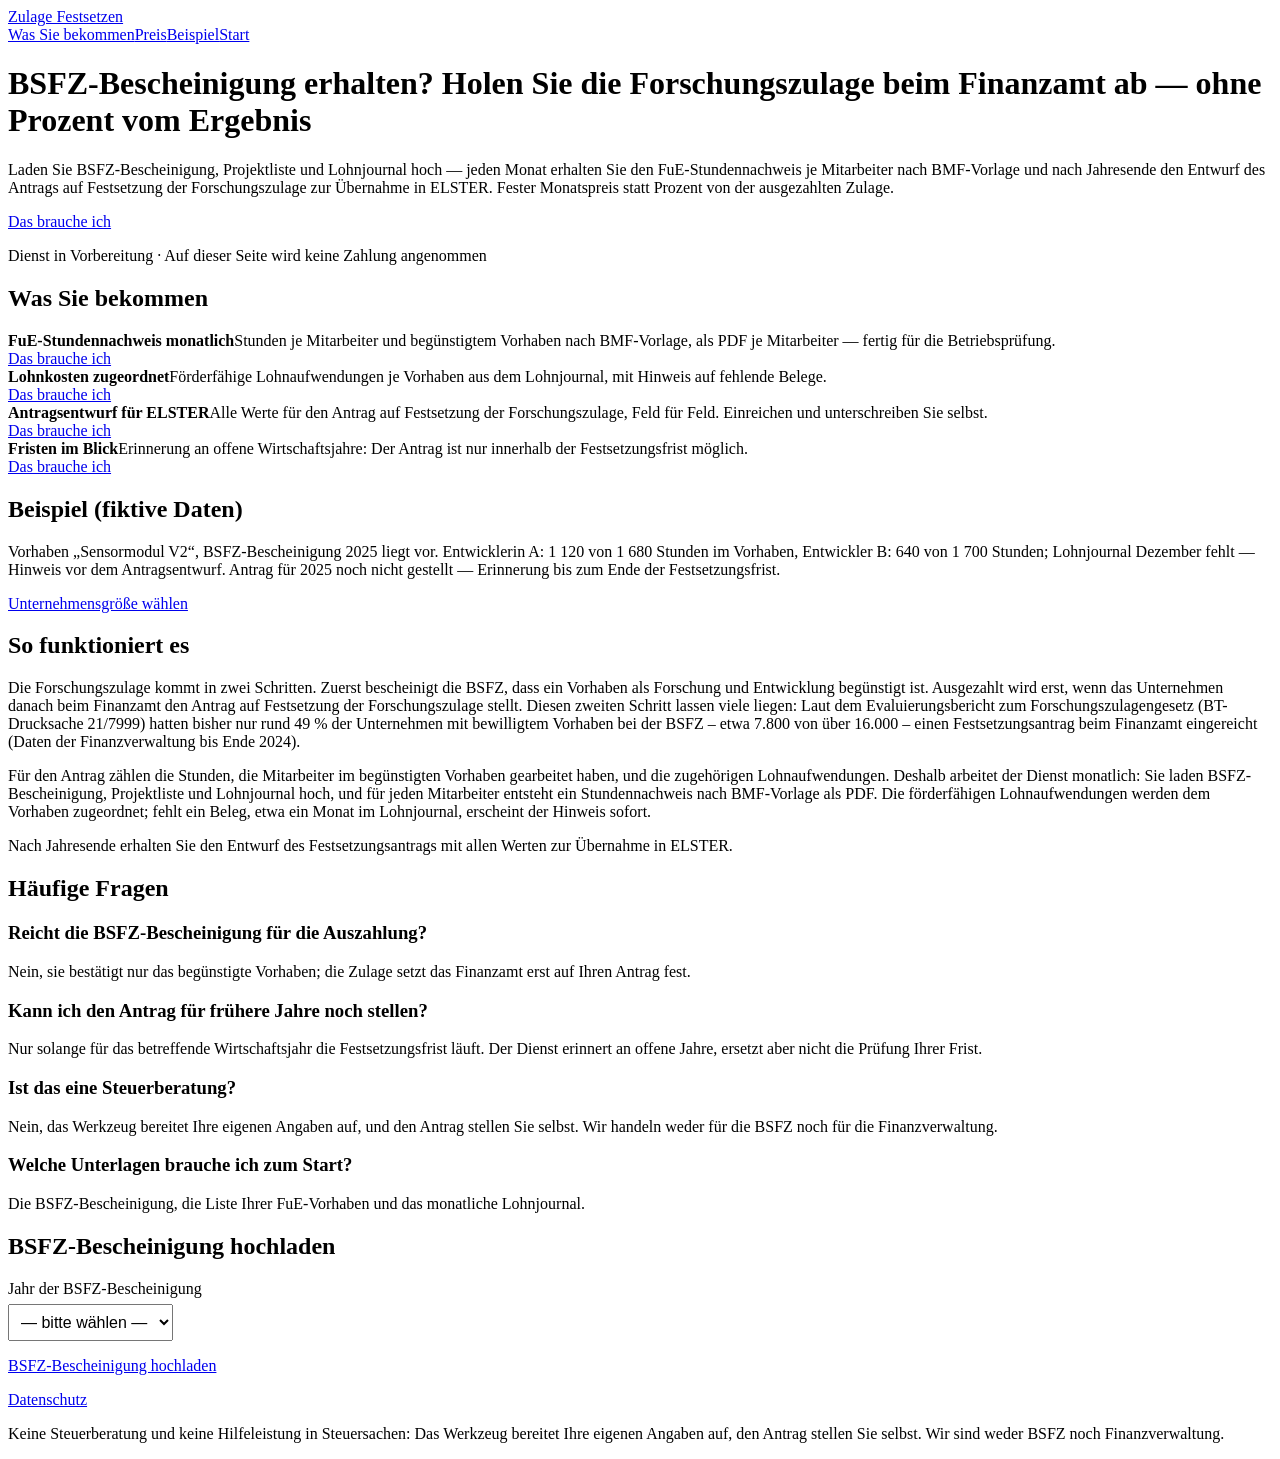
==== commit 679aa802: "Смок zulage: комплект автора (СМ-29, правки 22–25.10)" ====
--- a/index.html
+++ b/index.html
@@ -11,8 +11,8 @@
 <!-- End Google Tag Manager -->
 <meta name="viewport" content="width=device-width,initial-scale=1">
 <link rel="canonical" href="https://forschungszulage.dokuwell.com/">
-<title>Forschungszulage: FuE-Stundennachweis und Festsetzungsantrag — jeden Monat</title>
-<meta name="description" content="BSFZ-Bescheinigung liegt vor, aber der Antrag beim Finanzamt fehlt? Monatlicher FuE-Stundennachweis je Mitarbeiter nach BMF-Vorlage und Entwurf des Antrags auf Festsetzung der Forschungszulage zur Übernahme in ELSTER. Fester Monatspreis statt Prozent von der Zulage.">
+<title>Forschungszulage: FuE-Stundennachweis und Antrag</title>
+<meta name="description" content="BSFZ-Bescheinigung liegt vor? Monatlicher FuE-Stundennachweis je Mitarbeiter und Entwurf des Festsetzungsantrags für ELSTER, zum Festpreis.">
 <link rel="icon" href="favicon.svg">
 <link rel="stylesheet" href="style.css">
 <script src="smoke.js" defer></script>
--- a/style.css
+++ b/style.css
@@ -1,136 +1,2 @@
-/* Тема страниц смоуков (06.10.2026, вторая редакция). Слово Владельца:
-   «я имел в виду элементы и цвета, не лэйаут». Строй страниц — прежний;
-   от образца взяты только цвета, шрифт и вид элементов (кнопки, карточки,
-   «бровь», таблица, аккордеон, шапка, подвал). Значения сняты с образца
-   (вычисленные стили, переведены в hex). Код свой, внешних шрифтов нет. */
-:root{
-  --bg:#fcfcfc;            /* фон */
-  --ink:#05080b;           /* текст */
-  --muted:#5c646f;         /* вторичный текст, меню */
-  --line:#dfe1e5;          /* рамки */
-  --card:#ffffff;          /* карточки */
-  --alt:#f7f8f9;           /* чередующаяся секция (#f0f2f5 при 40 % на #fcfcfc) */
-  --accent:#006acf;        /* кнопки, акцент */
-  --accent-soft:#d6efff;   /* фон «брови» */
-  --accent-num:#b1ddff;    /* крупные цифры */
-  --navy:#0b223e;          /* тёмный основной */
-  --radius:12px;           /* малые элементы */
-  --radius-lg:21.6px;      /* карточки */
-  --radius-tbl:16.8px;     /* таблица */
-}
-*{box-sizing:border-box}
-html{-webkit-text-size-adjust:100%}
-body{margin:0;background:var(--bg);color:var(--ink);font:400 16px/24px Inter,ui-sans-serif,system-ui,-apple-system,"Segoe UI",Roboto,Helvetica,Arial,sans-serif;-webkit-font-smoothing:antialiased}
-a{color:var(--accent);transition:color .15s cubic-bezier(.4,0,.2,1)}
-[hidden]{display:none!important}
-.wrap{max-width:920px;margin:0 auto;padding:0 24px}
-
-/* шапка */
-header{background:rgba(255,255,255,.92);border-bottom:1px solid var(--line);position:sticky;top:0;z-index:20;backdrop-filter:blur(8px)}
-header .wrap{display:flex;align-items:center;justify-content:space-between;gap:16px;min-height:64px;flex-wrap:wrap}
-.logo{font-weight:700;font-size:17px;letter-spacing:-.2px}
-.logo a{color:var(--ink);text-decoration:none}
-nav.top a{color:var(--muted);text-decoration:none;margin-left:24px;font-size:14px;line-height:20px}
-nav.top a:hover{color:var(--ink)}
-
-/* заголовки и текст */
-h1{font-size:60px;line-height:1.2;font-weight:700;letter-spacing:-1.5px;margin:0 0 20px;color:var(--ink)}
-h2{font-size:40px;line-height:1.1;font-weight:700;letter-spacing:-1px;margin:0 0 24px;color:var(--ink)}
-h3{font-size:20px;line-height:28px;font-weight:700;letter-spacing:-.5px;margin:0 0 6px}
-.hero{padding:72px 0 24px}
-.sub,.lead{font-size:20px;line-height:32.5px;color:var(--muted);margin:0 0 30px;max-width:760px}
-.fine{color:var(--muted);font-size:14px;line-height:20px}
-.muted{color:var(--muted)}
-.eyebrow{display:inline-block;margin:0 0 22px;padding:6px 16px;border-radius:999px;background:var(--accent-soft);color:var(--accent);font-size:12px;line-height:16px;font-weight:500;letter-spacing:1.2px;text-transform:uppercase}
-
-/* кнопки: «пилюля», основная — заливка акцентом, вторая — белая с рамкой */
-a.cta,.btn{display:inline-block;text-decoration:none;border-radius:999px;transition:opacity .15s cubic-bezier(.4,0,.2,1),background-color .15s cubic-bezier(.4,0,.2,1)}
-a.cta{background:var(--accent);color:#fff;font-size:16px;line-height:24px;font-weight:600;padding:16px 32px;margin:0 10px 10px 0}
-a.cta:hover{opacity:.9}
-a.cta.ghost{background:transparent;color:var(--ink);border:1px solid var(--line);font-weight:500;padding:15px 31px}
-a.cta.ghost:hover{background:var(--alt);opacity:1}
-.btn{margin-top:14px;padding:10px 20px;font-size:14px;line-height:20px;font-weight:500;color:var(--ink);background:#fff;border:1px solid var(--line)}
-.btn:hover{background:var(--alt)}
-.btn.primary{background:var(--accent);color:#fff;border-color:var(--accent);font-size:16px;line-height:24px;font-weight:600;padding:16px 32px}
-.btn.primary:hover{opacity:.9;background:var(--accent)}
-.cta-note,.note{color:var(--muted);font-size:14px;line-height:20px;margin:16px 0 0}
-.actions{display:flex;flex-wrap:wrap;gap:12px;margin:28px 0 0}
-.center .actions{justify-content:center}
-
-/* секции: без линий, чередование фона */
-section{padding:72px 0;border-top:0}
-.wrap > section:nth-of-type(even){background:var(--alt);box-shadow:0 0 0 100vmax var(--alt);clip-path:inset(0 -100vmax)}
-.band{background:var(--accent-soft);border:0;border-radius:var(--radius);padding:16px 20px;margin:32px 0;font-size:16px;color:var(--ink)}
-.band b{color:var(--navy)}
-
-/* карточки */
-.grid{display:grid;grid-template-columns:repeat(auto-fit,minmax(240px,1fr));gap:20px}
-.card{background:var(--card);border:1px solid var(--line);border-radius:var(--radius-lg);padding:32px;display:flex;flex-direction:column;gap:6px}
-.card > b{display:block;font-size:20px;line-height:28px;letter-spacing:-.5px;color:var(--ink);margin-bottom:4px}
-.card span,.card p{color:var(--muted);font-size:16px;line-height:24px;margin:0}
-.card .btn{align-self:flex-start}
-/* кнопки оплаты — основной вид (заливка акцентом) */
-a.btn[data-ev*="payment_click"]{background:var(--accent);color:#fff;border-color:var(--accent);font-weight:600}
-a.btn[data-ev*="payment_click"]:hover{opacity:.9;background:var(--accent)}
-.price{font-size:40px;font-weight:700;letter-spacing:-1px;margin:6px 0}
-.cmp{color:var(--muted);font-size:14px;line-height:20px;margin:20px 0 0}
-ol.steps{counter-reset:s;list-style:none;padding:0;margin:0}
-ol.steps li{counter-increment:s;position:relative;padding:0 0 18px 64px;min-height:48px}
-ol.steps li:before{content:counter(s,decimal-leading-zero);position:absolute;left:0;top:-6px;font-size:40px;line-height:48px;font-weight:900;color:var(--accent-num)}
-
-/* таблица (если страница её покажет) */
-table{width:100%;border-collapse:separate;border-spacing:0;border:1px solid var(--line);border-radius:var(--radius-tbl);overflow:hidden;background:var(--card)}
-th{font-size:14px;line-height:20px;font-weight:600;letter-spacing:.7px;text-transform:uppercase;color:var(--muted);text-align:left;padding:12px 16px;background:var(--alt);border-bottom:1px solid var(--line)}
-td{font-size:16px;line-height:24px;font-weight:500;padding:12px 16px;border-bottom:1px solid var(--line)}
-tr:last-child td{border-bottom:0}
-
-/* аккордеон (если страница его покажет) */
-details{border-bottom:1px solid var(--line)}
-summary{list-style:none;cursor:pointer;display:flex;justify-content:space-between;gap:16px;padding:20px 0;font-size:16px;line-height:24px}
-summary::-webkit-details-marker{display:none}
-summary:after{content:"";flex:none;width:8px;height:8px;margin-top:7px;border-right:1.5px solid var(--muted);border-bottom:1.5px solid var(--muted);transform:rotate(45deg);transition:transform .2s}
-details[open] summary:after{transform:rotate(-135deg);margin-top:11px}
-details p{margin:0 0 20px;color:var(--muted)}
-
-/* поле выбора в блоке «старт» */
-select{font:inherit;color:var(--ink);background:#fff;border:1px solid var(--line);border-radius:var(--radius);padding:12px 14px;min-width:260px;max-width:100%}
-select:focus{outline:2px solid #0086dd;outline-offset:1px}
-
-/* подвал — тёмный */
-footer{background:var(--ink);color:var(--bg);border-top:0;margin-top:0;padding:28px 0;font-size:14px;line-height:20px}
-footer a{color:var(--bg)}
-footer .muted{color:#9aa1aa;margin:10px 0 0}
-
-/* служебные страницы (экран оплаты, политика) */
-header.site{position:sticky}
-.bar{display:flex;align-items:center;gap:16px;min-height:64px}
-.brand{display:flex;align-items:center;gap:10px;font-weight:700;font-size:17px;color:var(--ink);text-decoration:none}
-.brand .mark{width:24px;height:24px;border-radius:7px;background:var(--accent)}
-.page{padding:72px 0 88px}
-.narrow{max-width:760px}
-.center{text-align:center}
-.page h1{font-size:44px;letter-spacing:-1px}
-.doc h2{font-size:22px;letter-spacing:-.3px;margin:32px 0 8px}
-.doc p{margin:0;color:#2a3139}
-footer.site-foot{background:var(--ink)}
-
-/* баннер согласия (размечен, выключен) */
-#consent{position:fixed;left:16px;right:16px;bottom:16px;z-index:30;max-width:760px;margin:0 auto;background:var(--ink);color:#fff;padding:16px 20px;border-radius:var(--radius);font-size:14px}
-#consent button{margin:8px 0 0 10px;padding:8px 16px;border-radius:999px;border:0;font-weight:600;cursor:pointer}
-[role=alert]{position:relative;z-index:40}
-
-@media (max-width:760px){
-  nav.top{display:none}
-  .hero{padding:48px 0 16px}
-  h1{font-size:36px;letter-spacing:-.8px}
-  h2{font-size:30px;letter-spacing:-.6px}
-  .sub,.lead{font-size:18px;line-height:28px}
-  section{padding:56px 0}
-  .card{padding:24px}
-  a.cta{display:block;text-align:center;margin:0 0 12px}
-  .page h1{font-size:32px}
-  select{min-width:0;width:100%}
-}
-@media (max-width:480px){
-  .wrap{padding:0 16px}
-}
+/* Общая база смоков (СМ-23): стиль — один на все смоки, правит «Смоки» в super-romeo/smoki-base. */
+@import url("https://super-romeo.github.io/smoki-base/v1/style.css");
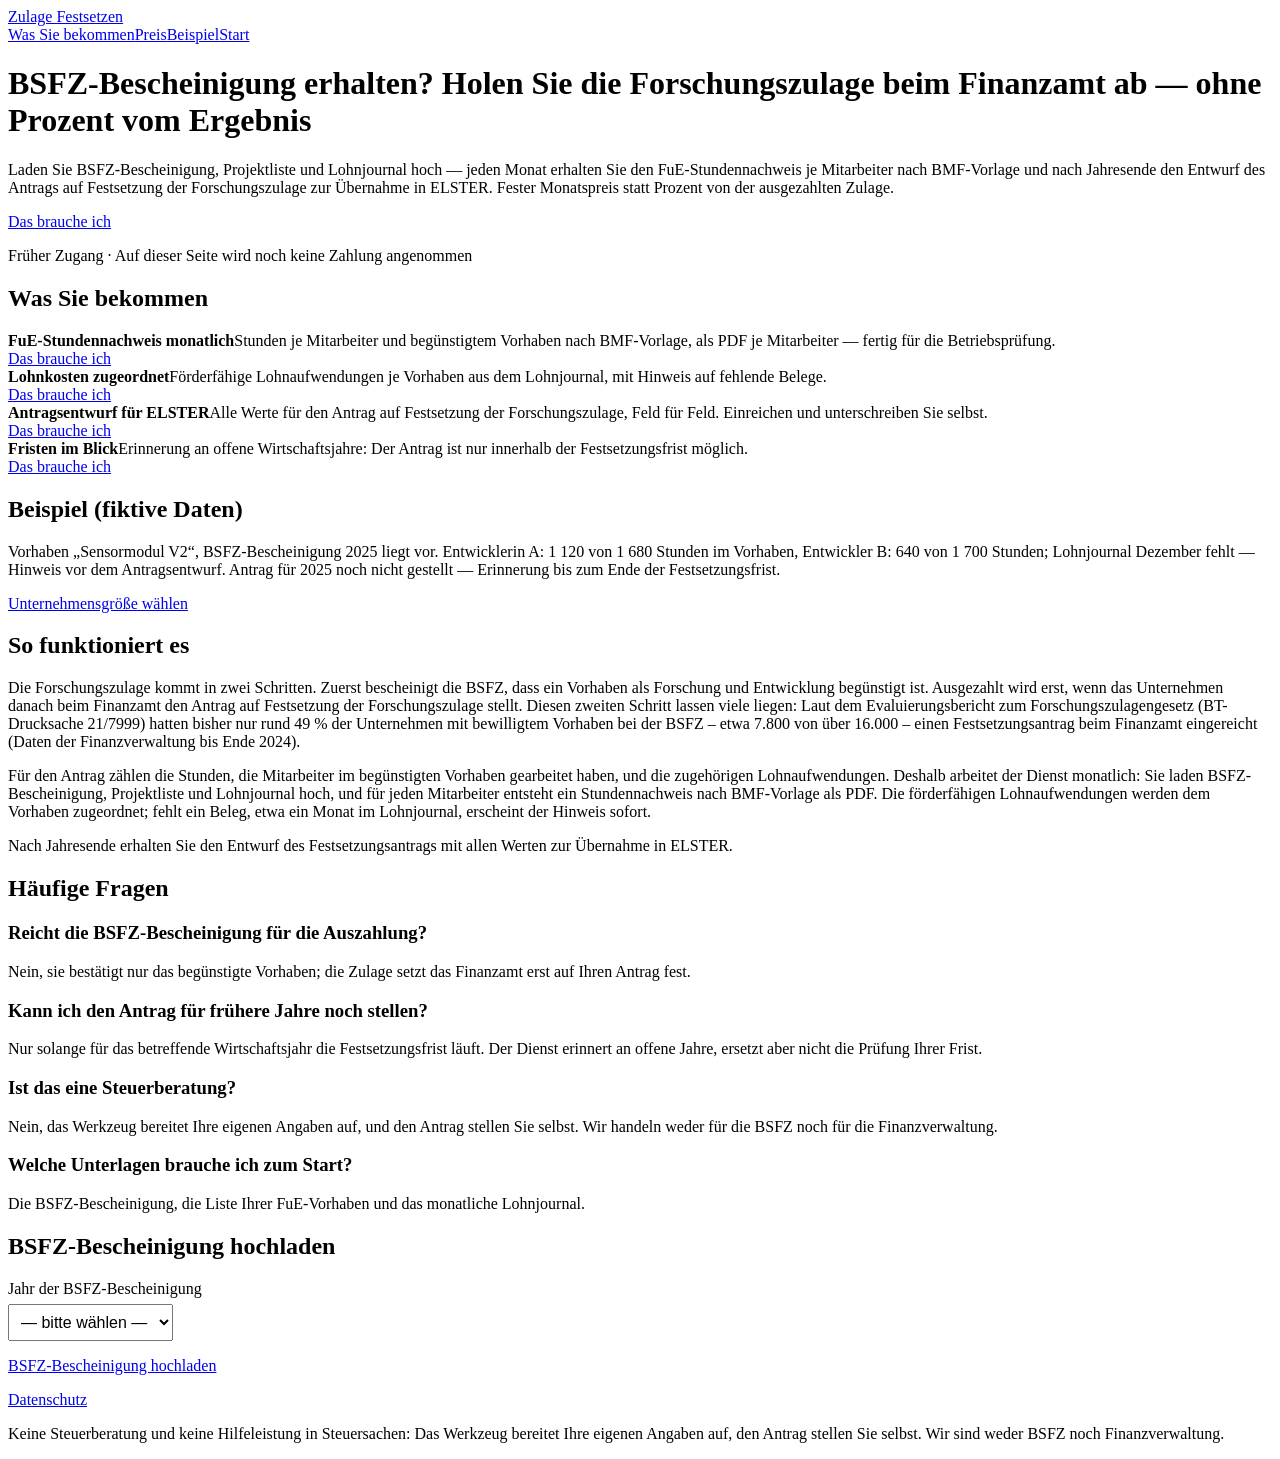
==== commit d09f85f0: "Смок zulage: правка автора (_Гипотезы) — «Ранний доступ» вместо «Сервис в подготовке»" ====
--- a/index.html
+++ b/index.html
@@ -75,7 +75,7 @@
     <h1>BSFZ-Bescheinigung erhalten? Holen Sie die Forschungszulage beim Finanzamt ab — ohne Prozent vom Ergebnis</h1>
     <p class="sub">Laden Sie BSFZ-Bescheinigung, Projektliste und Lohnjournal hoch — jeden Monat erhalten Sie den FuE-Stundennachweis je Mitarbeiter nach BMF-Vorlage und nach Jahresende den Entwurf des Antrags auf Festsetzung der Forschungszulage zur Übernahme in ELSTER. Fester Monatspreis statt Prozent von der ausgezahlten Zulage.</p>
     <a class="cta" href="price.html" data-ev="cta_click">Das brauche ich</a>
-    <p class="cta-note">Dienst in Vorbereitung · Auf dieser Seite wird keine Zahlung angenommen</p>
+    <p class="cta-note">Früher Zugang · Auf dieser Seite wird noch keine Zahlung angenommen</p>
   </div>
 
   <section id="was" data-view="features_view">
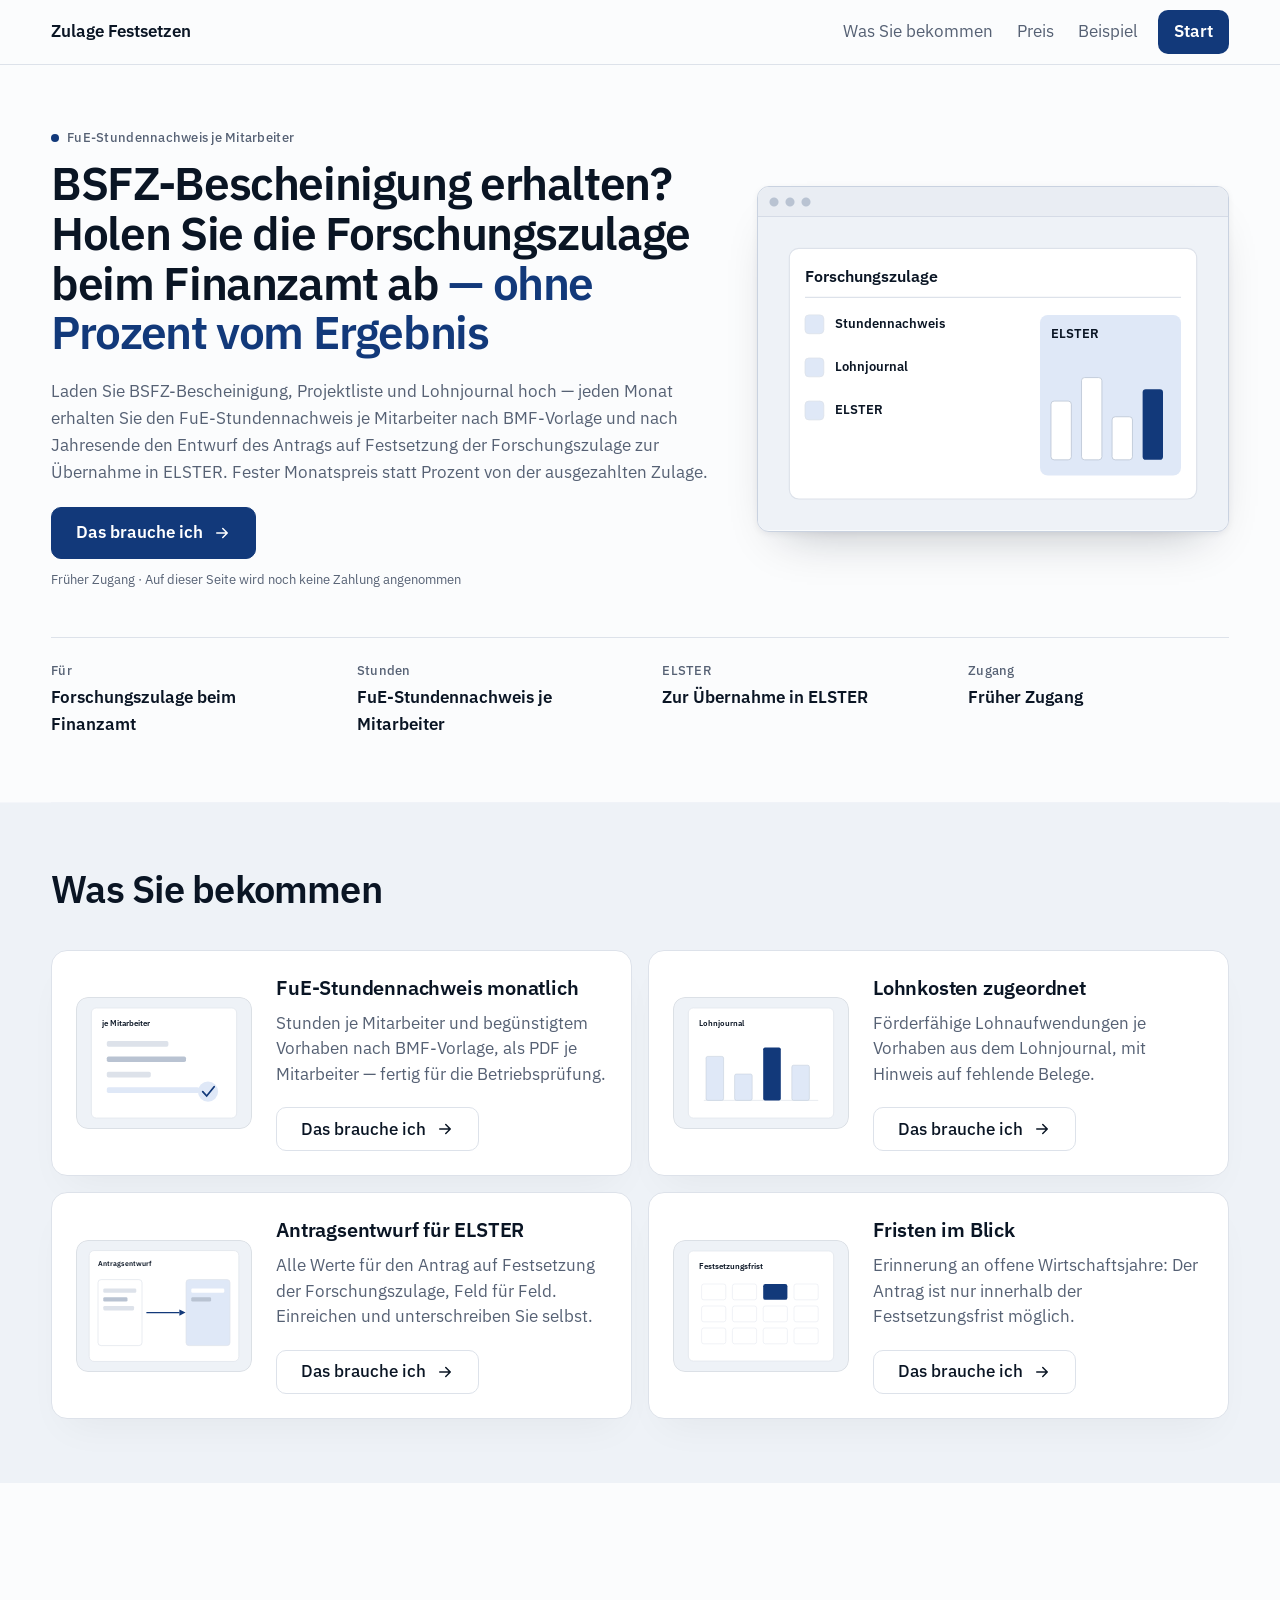
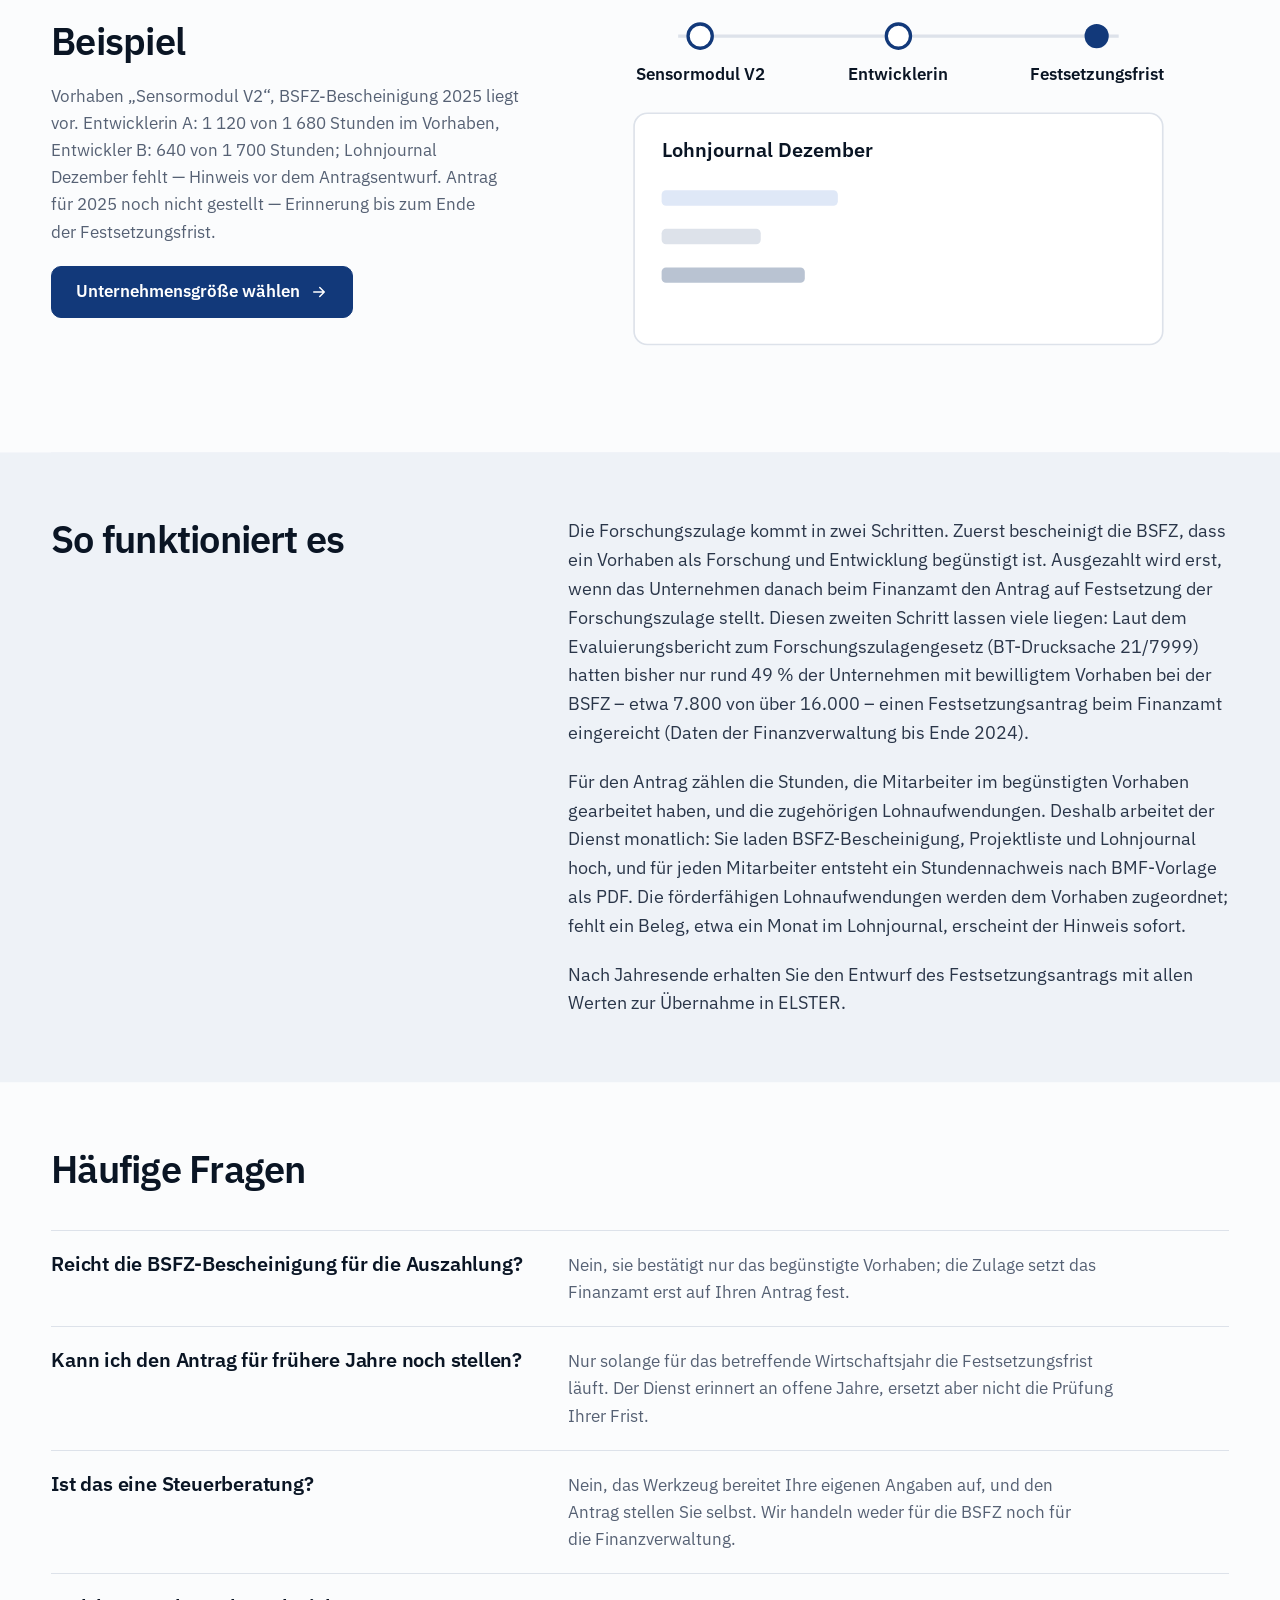
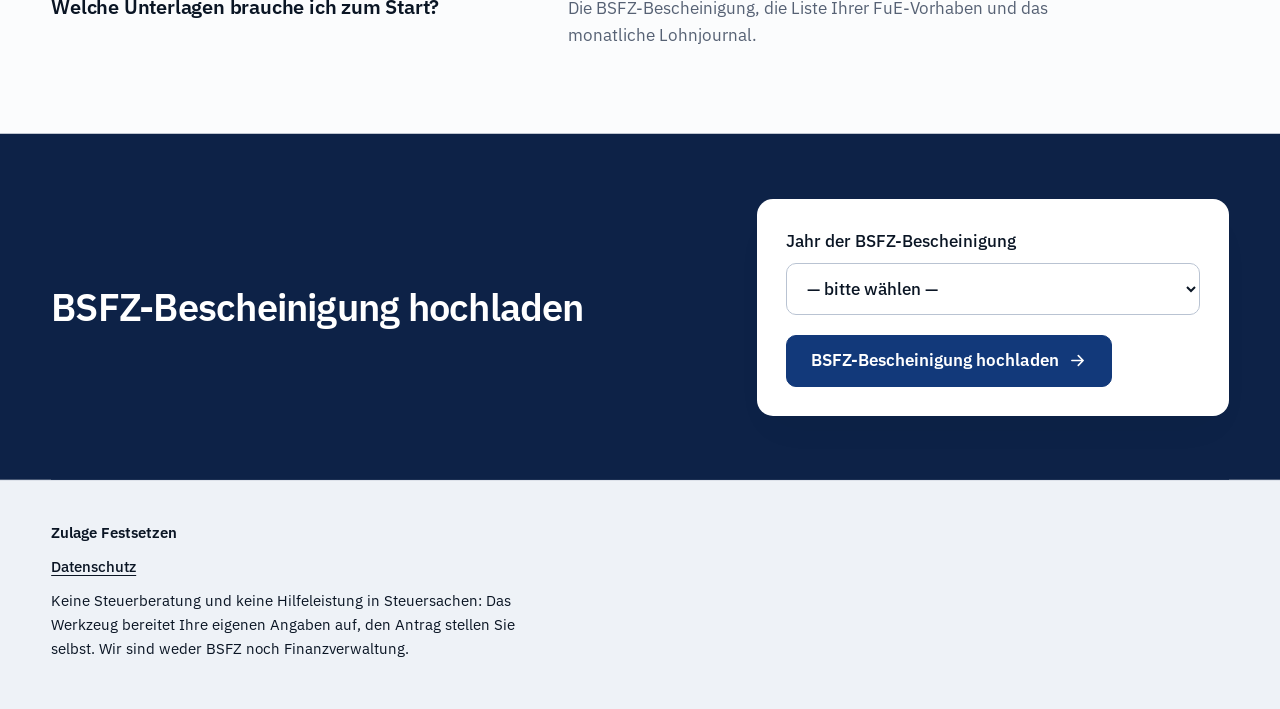
==== commit 62b3c6d2: "Main page: design sample (rollout) Co-Authored-By: Claude Fable 5.2 <noreply@anthropic.com>" ====
--- a/index.html
+++ b/index.html
@@ -15,6 +15,10 @@
 <meta name="description" content="BSFZ-Bescheinigung liegt vor? Monatlicher FuE-Stundennachweis je Mitarbeiter und Entwurf des Festsetzungsantrags für ELSTER, zum Festpreis.">
 <link rel="icon" href="favicon.svg">
 <link rel="stylesheet" href="style.css">
+<link rel="preconnect" href="https://fonts.googleapis.com">
+<link rel="preconnect" href="https://fonts.gstatic.com" crossorigin>
+<link rel="stylesheet" href="https://fonts.googleapis.com/css2?family=IBM+Plex+Sans:wght@400;500;600&display=swap">
+<link rel="stylesheet" href="variant.css">
 <script src="smoke.js" defer></script>
 <!-- faq-jsonld:start -->
 <script type="application/ld+json">
@@ -65,63 +69,97 @@
 height="0" width="0" style="display:none;visibility:hidden"></iframe></noscript>
 <!-- End Google Tag Manager (noscript) -->
 
-<header><div class="wrap">
-  <div class="logo"><a href="index.html" data-ev="click_logo_home">Zulage Festsetzen</a></div>
-  <nav class="top"><a href="#was" data-ev="click_nav_was">Was Sie bekommen</a><a href="price.html" data-ev="click_nav_preis">Preis</a><a href="#beispiel" data-ev="click_nav_beispiel">Beispiel</a><a href="#start" data-ev="click_nav_start">Start</a></nav>
+<header><div class="shell">
+  <a class="home" href="index.html" data-ev="click_logo_home">Zulage Festsetzen</a>
+  <nav><a href="#was" data-ev="click_nav_was">Was Sie bekommen</a><a href="price.html" data-ev="click_nav_preis">Preis</a><a href="#beispiel" data-ev="click_nav_beispiel">Beispiel</a><a href="#start" data-ev="click_nav_start">Start</a></nav>
 </div></header>
 
-<div class="wrap">
-  <div class="hero">
-    <h1>BSFZ-Bescheinigung erhalten? Holen Sie die Forschungszulage beim Finanzamt ab — ohne Prozent vom Ergebnis</h1>
-    <p class="sub">Laden Sie BSFZ-Bescheinigung, Projektliste und Lohnjournal hoch — jeden Monat erhalten Sie den FuE-Stundennachweis je Mitarbeiter nach BMF-Vorlage und nach Jahresende den Entwurf des Antrags auf Festsetzung der Forschungszulage zur Übernahme in ELSTER. Fester Monatspreis statt Prozent von der ausgezahlten Zulage.</p>
-    <a class="cta" href="price.html" data-ev="cta_click">Das brauche ich</a>
-    <p class="cta-note">Früher Zugang · Auf dieser Seite wird noch keine Zahlung angenommen</p>
-  </div>
+<main class="shell">
+  <section class="split">
+    <div class="stack">
+      <p class="meta rise"><span class="dot"></span> FuE-Stundennachweis je Mitarbeiter</p>
+      <h1 class="rise" style="--i:1" data-len="xlong">BSFZ-Bescheinigung erhalten? Holen Sie die Forschungszulage beim Finanzamt ab&nbsp;<span class="soft">— ohne Prozent vom Ergebnis</span></h1>
+      <p class="rise" style="--i:2">Laden Sie BSFZ-Bescheinigung, Projektliste und Lohnjournal hoch — jeden Monat erhalten Sie den FuE-Stundennachweis je Mitarbeiter nach BMF-Vorlage und nach Jahresende den Entwurf des Antrags auf Festsetzung der Forschungszulage zur Übernahme in ELSTER. Fester Monatspreis statt Prozent von der ausgezahlten Zulage.</p>
+      <a class="button rise" style="--i:3" href="price.html" data-ev="cta_click">Das brauche ich</a>
+      <p class="meta rise" style="--i:4">Früher Zugang · Auf dieser Seite wird noch keine Zahlung angenommen</p>
+    </div>
+    <figure class="window rise" style="--i:2"><svg aria-hidden="true" focusable="false" class="shot" xmlns="http://www.w3.org/2000/svg" viewBox="0 0 1200 800"><rect width="1200" height="800" fill="#eef2f7" /><rect x="80" y="80" width="1040" height="640" rx="24" fill="#ffffff" stroke="#dde2ea" stroke-width="3" /><text x="120" y="165" font-size="40" font-weight="600" fill="#0a1524">Forschungszulage</text><line x1="120" y1="205" x2="1080" y2="205" stroke="#dde2ea" stroke-width="3" /><rect x="120" y="250" width="48" height="48" rx="10" fill="#dfe8f7" stroke="#dde2ea" stroke-width="2" /><text x="196" y="284" font-size="32" font-weight="600" fill="#0a1524">Stundennachweis</text><rect x="120" y="360" width="48" height="48" rx="10" fill="#dfe8f7" stroke="#dde2ea" stroke-width="2" /><text x="196" y="394" font-size="32" font-weight="600" fill="#0a1524">Lohnjournal</text><rect x="120" y="470" width="48" height="48" rx="10" fill="#dfe8f7" stroke="#dde2ea" stroke-width="2" /><text x="196" y="504" font-size="32" font-weight="600" fill="#0a1524">ELSTER</text><rect x="720" y="250" width="360" height="410" rx="20" fill="#dfe8f7" /><text x="748" y="310" font-size="32" font-weight="600" fill="#0a1524">ELSTER</text><rect x="748" y="470" width="52" height="150" rx="8" fill="#ffffff" stroke="#b9c3d2" stroke-width="2" /><rect x="826" y="410" width="52" height="210" rx="8" fill="#ffffff" stroke="#b9c3d2" stroke-width="2" /><rect x="904" y="510" width="52" height="110" rx="8" fill="#ffffff" stroke="#b9c3d2" stroke-width="2" /><rect x="982" y="440" width="52" height="180" rx="8" fill="#12397a" /></svg></figure>
+    <dl class="facts">
+      <div><dt>Für</dt><dd>Forschungszulage beim Finanzamt</dd></div>
+      <div><dt>Stunden</dt><dd>FuE-Stundennachweis je Mitarbeiter</dd></div>
+      <div><dt>ELSTER</dt><dd>Zur Übernahme in ELSTER</dd></div>
+      <div><dt>Zugang</dt><dd>Früher Zugang</dd></div>
+    </dl>
+  </section>
 
   <section id="was" data-view="features_view">
-    <h2>Was Sie bekommen</h2>
-    <div class="grid">
-      <div class="card"><b>FuE-Stundennachweis monatlich</b><span>Stunden je Mitarbeiter und begünstigtem Vorhaben nach BMF-Vorlage, als PDF je Mitarbeiter — fertig für die Betriebsprüfung.</span><br><a class="btn" href="price.html" data-ev="feature_stundennachweis">Das brauche ich</a></div>
-      <div class="card"><b>Lohnkosten zugeordnet</b><span>Förderfähige Lohnaufwendungen je Vorhaben aus dem Lohnjournal, mit Hinweis auf fehlende Belege.</span><br><a class="btn" href="price.html" data-ev="feature_lohnkosten">Das brauche ich</a></div>
-      <div class="card"><b>Antragsentwurf für ELSTER</b><span>Alle Werte für den Antrag auf Festsetzung der Forschungszulage, Feld für Feld. Einreichen und unterschreiben Sie selbst.</span><br><a class="btn" href="price.html" data-ev="feature_antrag">Das brauche ich</a></div>
-      <div class="card"><b>Fristen im Blick</b><span>Erinnerung an offene Wirtschaftsjahre: Der Antrag ist nur innerhalb der Festsetzungsfrist möglich.</span><br><a class="btn" href="price.html" data-ev="feature_fristen">Das brauche ich</a></div>
+    <div class="stack"><h2>Was Sie bekommen</h2></div>
+    <div class="bento">
+      <article class="tile stack reveal">
+        <div class="art"><svg aria-hidden="true" focusable="false" xmlns="http://www.w3.org/2000/svg" viewBox="0 0 800 600"><rect width="800" height="600" fill="#eef2f7" /><rect x="70" y="50" width="660" height="500" rx="22" fill="#ffffff" stroke="#dde2ea" stroke-width="3" /><text x="120" y="130" font-size="36" font-weight="600" fill="#0a1524">je Mitarbeiter</text><rect x="140" y="200" width="280" height="26" rx="8" fill="#dde2ea" /><rect x="140" y="270" width="360" height="26" rx="8" fill="#b9c3d2" /><rect x="140" y="340" width="200" height="26" rx="8" fill="#dde2ea" /><rect x="140" y="410" width="420" height="26" rx="8" fill="#dfe8f7" /><circle cx="600" cy="430" r="46" fill="#dfe8f7" /><polyline points="576,430 594,450 628,408" fill="none" stroke="#12397a" stroke-width="8" stroke-linecap="round" /></svg></div>
+        <h3>FuE-Stundennachweis monatlich</h3><p>Stunden je Mitarbeiter und begünstigtem Vorhaben nach BMF-Vorlage, als PDF je Mitarbeiter — fertig für die Betriebsprüfung.</p>
+        <a class="button quiet" href="price.html" data-ev="feature_stundennachweis">Das brauche ich</a>
+      </article>
+      <article class="tile stack reveal">
+        <div class="art"><svg aria-hidden="true" focusable="false" xmlns="http://www.w3.org/2000/svg" viewBox="0 0 800 600"><rect width="800" height="600" fill="#eef2f7" /><rect x="70" y="50" width="660" height="500" rx="22" fill="#ffffff" stroke="#dde2ea" stroke-width="3" /><text x="120" y="130" font-size="36" font-weight="600" fill="#0a1524">Lohnjournal</text><line x1="140" y1="470" x2="660" y2="470" stroke="#dde2ea" stroke-width="3" /><rect x="150" y="270" width="80" height="200" rx="8" fill="#dfe8f7" stroke="#b9c3d2" stroke-width="2" /><rect x="280" y="350" width="80" height="120" rx="8" fill="#dfe8f7" stroke="#b9c3d2" stroke-width="2" /><rect x="410" y="230" width="80" height="240" rx="8" fill="#12397a" /><rect x="540" y="310" width="80" height="160" rx="8" fill="#dfe8f7" stroke="#b9c3d2" stroke-width="2" /></svg></div>
+        <h3>Lohnkosten zugeordnet</h3><p>Förderfähige Lohnaufwendungen je Vorhaben aus dem Lohnjournal, mit Hinweis auf fehlende Belege.</p>
+        <a class="button quiet" href="price.html" data-ev="feature_lohnkosten">Das brauche ich</a>
+      </article>
+      <article class="tile stack reveal">
+        <div class="art"><svg aria-hidden="true" focusable="false" xmlns="http://www.w3.org/2000/svg" viewBox="0 0 800 600"><rect width="800" height="600" fill="#eef2f7" /><rect x="60" y="48" width="680" height="504" rx="22" fill="#ffffff" stroke="#dde2ea" stroke-width="3" /><text x="100" y="120" font-size="32" font-weight="600" fill="#0a1524">Antragsentwurf</text><rect x="100" y="180" width="200" height="300" rx="14" fill="#ffffff" stroke="#dde2ea" stroke-width="3" /><rect x="500" y="180" width="200" height="300" rx="14" fill="#dfe8f7" stroke="#dde2ea" stroke-width="3" /><path d="M320 330 H470" fill="none" stroke="#12397a" stroke-width="6" /><polygon points="470,316 498,330 470,344" fill="#12397a" /><rect x="124" y="220" width="150" height="20" rx="6" fill="#dde2ea" /><rect x="124" y="260" width="110" height="20" rx="6" fill="#b9c3d2" /><rect x="124" y="300" width="140" height="20" rx="6" fill="#dde2ea" /><rect x="524" y="220" width="150" height="20" rx="6" fill="#ffffff" /><rect x="524" y="260" width="90" height="20" rx="6" fill="#b9c3d2" /></svg></div>
+        <h3>Antragsentwurf für ELSTER</h3><p>Alle Werte für den Antrag auf Festsetzung der Forschungszulage, Feld für Feld. Einreichen und unterschreiben Sie selbst.</p>
+        <a class="button quiet" href="price.html" data-ev="feature_antrag">Das brauche ich</a>
+      </article>
+      <article class="tile stack reveal">
+        <div class="art"><svg aria-hidden="true" focusable="false" xmlns="http://www.w3.org/2000/svg" viewBox="0 0 800 600"><rect width="800" height="600" fill="#eef2f7" /><rect x="70" y="50" width="660" height="500" rx="22" fill="#ffffff" stroke="#dde2ea" stroke-width="3" /><text x="120" y="130" font-size="36" font-weight="600" fill="#0a1524">Festsetzungsfrist</text><rect x="130" y="200" width="110" height="72" rx="10" fill="#ffffff" stroke="#dde2ea" stroke-width="2" /><rect x="270" y="200" width="110" height="72" rx="10" fill="#ffffff" stroke="#dde2ea" stroke-width="2" /><rect x="410" y="200" width="110" height="72" rx="10" fill="#12397a" /><rect x="550" y="200" width="110" height="72" rx="10" fill="#ffffff" stroke="#dde2ea" stroke-width="2" /><rect x="130" y="300" width="110" height="72" rx="10" fill="#ffffff" stroke="#dde2ea" stroke-width="2" /><rect x="270" y="300" width="110" height="72" rx="10" fill="#ffffff" stroke="#dde2ea" stroke-width="2" /><rect x="410" y="300" width="110" height="72" rx="10" fill="#ffffff" stroke="#dde2ea" stroke-width="2" /><rect x="550" y="300" width="110" height="72" rx="10" fill="#ffffff" stroke="#dde2ea" stroke-width="2" /><rect x="130" y="400" width="110" height="72" rx="10" fill="#ffffff" stroke="#dde2ea" stroke-width="2" /><rect x="270" y="400" width="110" height="72" rx="10" fill="#ffffff" stroke="#dde2ea" stroke-width="2" /><rect x="410" y="400" width="110" height="72" rx="10" fill="#ffffff" stroke="#dde2ea" stroke-width="2" /><rect x="550" y="400" width="110" height="72" rx="10" fill="#ffffff" stroke="#dde2ea" stroke-width="2" /></svg></div>
+        <h3>Fristen im Blick</h3><p>Erinnerung an offene Wirtschaftsjahre: Der Antrag ist nur innerhalb der Festsetzungsfrist möglich.</p>
+        <a class="button quiet" href="price.html" data-ev="feature_fristen">Das brauche ich</a>
+      </article>
     </div>
   </section>
 
-  <section id="beispiel" data-view="example_view">
-    <h2>Beispiel (fiktive Daten)</h2>
-    <p class="fine">Vorhaben „Sensormodul V2“, BSFZ-Bescheinigung 2025 liegt vor. Entwicklerin A: 1 120 von 1 680 Stunden im Vorhaben, Entwickler B: 640 von 1 700 Stunden; Lohnjournal Dezember fehlt — Hinweis vor dem Antragsentwurf. Antrag für 2025 noch nicht gestellt — Erinnerung bis zum Ende der Festsetzungsfrist.</p>
-    <a class="cta" href="price.html" data-ev="click_cta_after_example">Unternehmensgröße wählen</a>
+  <section id="beispiel" data-view="example_view" class="split flip">
+    <div class="stack">
+      <h2>Beispiel</h2>
+      <p>Vorhaben „Sensormodul V2“, BSFZ-Bescheinigung 2025 liegt vor. Entwicklerin A: 1 120 von 1 680 Stunden im Vorhaben, Entwickler B: 640 von 1 700 Stunden; Lohnjournal Dezember fehlt — Hinweis vor dem Antragsentwurf. Antrag für 2025 noch nicht gestellt — Erinnerung bis zum Ende der Festsetzungsfrist.</p>
+    <a class="button" href="price.html" data-ev="click_cta_after_example">Unternehmensgröße wählen</a>
+    </div>
+<svg aria-hidden="true" focusable="false" class="shot reveal" xmlns="http://www.w3.org/2000/svg" viewBox="0 0 1200 800"><rect width="1200" height="800" fill="#eef2f7" /><line x1="200" y1="160" x2="1000" y2="160" stroke="#dde2ea" stroke-width="6" /><circle cx="240" cy="160" r="22" fill="#ffffff" stroke="#12397a" stroke-width="6" /><text x="240" y="240" font-size="30" font-weight="600" fill="#0a1524" text-anchor="middle">Sensormodul V2</text><circle cx="600" cy="160" r="22" fill="#ffffff" stroke="#12397a" stroke-width="6" /><text x="600" y="240" font-size="30" font-weight="600" fill="#0a1524" text-anchor="middle">Entwicklerin</text><circle cx="960" cy="160" r="22" fill="#12397a" /><text x="960" y="240" font-size="30" font-weight="600" fill="#0a1524" text-anchor="middle">Festsetzungsfrist</text><rect x="120" y="300" width="960" height="420" rx="24" fill="#ffffff" stroke="#dde2ea" stroke-width="3" /><text x="170" y="380" font-size="36" font-weight="600" fill="#0a1524">Lohnjournal Dezember</text><rect x="170" y="440" width="320" height="28" rx="8" fill="#dfe8f7" /><rect x="170" y="510" width="180" height="28" rx="8" fill="#dde2ea" /><rect x="170" y="580" width="260" height="28" rx="8" fill="#b9c3d2" /></svg>
   </section>
 <!-- seo-tekst:start -->
-  <section id="opis">
-    <h2>So funktioniert es</h2>
-    <p>Die Forschungszulage kommt in zwei Schritten. Zuerst bescheinigt die BSFZ, dass ein Vorhaben als Forschung und Entwicklung begünstigt ist. Ausgezahlt wird erst, wenn das Unternehmen danach beim Finanzamt den Antrag auf Festsetzung der Forschungszulage stellt. Diesen zweiten Schritt lassen viele liegen: Laut dem Evaluierungsbericht zum Forschungszulagengesetz (BT-Drucksache 21/7999) hatten bisher nur rund 49 % der Unternehmen mit bewilligtem Vorhaben bei der BSFZ – etwa 7.800 von über 16.000 – einen Festsetzungsantrag beim Finanzamt eingereicht (Daten der Finanzverwaltung bis Ende 2024).</p>
+  <section id="opis" class="split flip">
+    <div class="stack"><h2>So funktioniert es</h2></div>
+    <div class="stack">
+      <p>Die Forschungszulage kommt in zwei Schritten. Zuerst bescheinigt die BSFZ, dass ein Vorhaben als Forschung und Entwicklung begünstigt ist. Ausgezahlt wird erst, wenn das Unternehmen danach beim Finanzamt den Antrag auf Festsetzung der Forschungszulage stellt. Diesen zweiten Schritt lassen viele liegen: Laut dem Evaluierungsbericht zum Forschungszulagengesetz (BT-Drucksache 21/7999) hatten bisher nur rund 49 % der Unternehmen mit bewilligtem Vorhaben bei der BSFZ – etwa 7.800 von über 16.000 – einen Festsetzungsantrag beim Finanzamt eingereicht (Daten der Finanzverwaltung bis Ende 2024).</p>
     <p>Für den Antrag zählen die Stunden, die Mitarbeiter im begünstigten Vorhaben gearbeitet haben, und die zugehörigen Lohnaufwendungen. Deshalb arbeitet der Dienst monatlich: Sie laden BSFZ-Bescheinigung, Projektliste und Lohnjournal hoch, und für jeden Mitarbeiter entsteht ein Stundennachweis nach BMF-Vorlage als PDF. Die förderfähigen Lohnaufwendungen werden dem Vorhaben zugeordnet; fehlt ein Beleg, etwa ein Monat im Lohnjournal, erscheint der Hinweis sofort.</p>
     <p>Nach Jahresende erhalten Sie den Entwurf des Festsetzungsantrags mit allen Werten zur Übernahme in ELSTER.</p>
+    </div>
   </section>
   <section id="faq">
-    <h2>Häufige Fragen</h2>
-    <h3>Reicht die BSFZ-Bescheinigung für die Auszahlung?</h3>
-    <p>Nein, sie bestätigt nur das begünstigte Vorhaben; die Zulage setzt das Finanzamt erst auf Ihren Antrag fest.</p>
-    <h3>Kann ich den Antrag für frühere Jahre noch stellen?</h3>
-    <p>Nur solange für das betreffende Wirtschaftsjahr die Festsetzungsfrist läuft. Der Dienst erinnert an offene Jahre, ersetzt aber nicht die Prüfung Ihrer Frist.</p>
-    <h3>Ist das eine Steuerberatung?</h3>
-    <p>Nein, das Werkzeug bereitet Ihre eigenen Angaben auf, und den Antrag stellen Sie selbst. Wir handeln weder für die BSFZ noch für die Finanzverwaltung.</p>
-    <h3>Welche Unterlagen brauche ich zum Start?</h3>
-    <p>Die BSFZ-Bescheinigung, die Liste Ihrer FuE-Vorhaben und das monatliche Lohnjournal.</p>
+    <div class="stack"><h2>Häufige Fragen</h2></div>
+    <div class="rows">
+      <div class="split flip"><h3>Reicht die BSFZ-Bescheinigung für die Auszahlung?</h3><p>Nein, sie bestätigt nur das begünstigte Vorhaben; die Zulage setzt das Finanzamt erst auf Ihren Antrag fest.</p></div>
+      <div class="split flip"><h3>Kann ich den Antrag für frühere Jahre noch stellen?</h3><p>Nur solange für das betreffende Wirtschaftsjahr die Festsetzungsfrist läuft. Der Dienst erinnert an offene Jahre, ersetzt aber nicht die Prüfung Ihrer Frist.</p></div>
+      <div class="split flip"><h3>Ist das eine Steuerberatung?</h3><p>Nein, das Werkzeug bereitet Ihre eigenen Angaben auf, und den Antrag stellen Sie selbst. Wir handeln weder für die BSFZ noch für die Finanzverwaltung.</p></div>
+      <div class="split flip"><h3>Welche Unterlagen brauche ich zum Start?</h3><p>Die BSFZ-Bescheinigung, die Liste Ihrer FuE-Vorhaben und das monatliche Lohnjournal.</p></div>
+    </div>
   </section>
 <!-- seo-tekst:end -->
-  <section id="start" data-view="start_view">
-    <h2>BSFZ-Bescheinigung hochladen</h2>
-    <p><label>Jahr der BSFZ-Bescheinigung<br><select data-ev-focus="form_start" style="margin-top:6px;padding:8px;font-size:16px"><option value="">— bitte wählen —</option><option>2021</option><option>2022</option><option>2023</option><option>2024</option><option>2025</option></select></label></p>
-    <a class="cta" href="price.html" data-ev="form_submit_click">BSFZ-Bescheinigung hochladen</a>
+  <section id="start" data-view="start_view" class="split">
+    <div class="stack">
+      <h2>BSFZ-Bescheinigung hochladen</h2>
+    </div>
+    <div class="tile stack">
+      <label>Jahr der BSFZ-Bescheinigung<select data-ev-focus="form_start"><option value="">— bitte wählen —</option><option>2021</option><option>2022</option><option>2023</option><option>2024</option><option>2025</option></select></label>
+      <a class="button" href="price.html" data-ev="form_submit_click">BSFZ-Bescheinigung hochladen</a>
+    </div>
   </section>
-</div>
+</main>
 
-<footer><div class="wrap">
+<footer><div class="shell">
+  <p><b>Zulage Festsetzen</b></p>
   <p><a href="datenschutz.html" data-ev="click_legal_privacy">Datenschutz</a></p>
-  <p class="muted">Keine Steuerberatung und keine Hilfeleistung in Steuersachen: Das Werkzeug bereitet Ihre eigenen Angaben auf, den Antrag stellen Sie selbst. Wir sind weder BSFZ noch Finanzverwaltung.</p>
+  <p>Keine Steuerberatung und keine Hilfeleistung in Steuersachen: Das Werkzeug bereitet Ihre eigenen Angaben auf, den Antrag stellen Sie selbst. Wir sind weder BSFZ noch Finanzverwaltung.</p>
 </div></footer>
 
 </body>
--- a/variant.css
+++ b/variant.css
@@ -0,0 +1,210 @@
+/* Final sample v13 — one layer (СМ-45): tokens in :root, then general rules.
+   Owner's ten choices: layout 17 · IBM Plex Sans · navy palette · background 06 (grey bands, dark form band) ·
+   shape 02 (medium radius) · cards 05 (2×2, picture on the side) · hero 07 (picture in a window frame) ·
+   density 02 (compact) · header 07 (button in header, light-grey footer) · motion 04 (load cascade only).
+   Four commands on top: polish (whole) · emil-design-eng (interaction layer, no image placeholder colour) ·
+   mobile-native (safe areas, footer press) · typeset (measure, leading and tracking per role, fallback face). */
+
+/* fallback with Plex metrics: the swap from Segoe UI / Arial does not reflow lines */
+@font-face { font-family: "Plex Fallback"; src: local("Segoe UI"), local("Arial"); size-adjust: 101.7%; ascent-override: 100.8%; descent-override: 27%; line-gap-override: 0%; }
+
+:root {
+  /* colour — one blue accent; white text on it passes AA */
+  --canvas: #fbfcfd;
+  --surface: #ffffff;
+  --ink: #0a1524;
+  --steel: #566174;
+  --line: #dde2ea;
+  --line-strong: #b9c3d2;
+  --accent: #12397a;
+  --accent-hover: #0d2247;              /* the dark band colour, no new hue */
+  --accent-wash: #dfe8f7;
+  --focus: #2f6fd6;
+  --band-grey: #eef2f7;
+  --band-dark: #0d2247;
+  --shadow: 0 20px 40px -15px rgba(0, 0, 0, .05);
+  /* type — one family; the larger the type, the tighter tracking and leading */
+  --font-sans: "IBM Plex Sans", "Plex Fallback", "Segoe UI", system-ui, sans-serif;
+  --text-display: clamp(2.25rem, 5vw, 3.75rem);
+  --text-h2: clamp(1.75rem, 3vw, 2.5rem);
+  --text-h3: 1.25rem;
+  --text-body: 1.0625rem;
+  --text-meta: .8125rem;
+  --tracking-display: -.03em;
+  --tracking: -.02em;
+  --tracking-h3: -.01em;
+  --leading-display: 1.08;
+  --leading-tight: 1.15;
+  --leading-h3: 1.3;
+  --leading-body: 1.6;                  /* 1.55 on phones */
+  --leading-snug: 1.5;                  /* short measure in cards */
+  --measure: 56ch;                      /* about 70 characters of Plex per line */
+  --measure-lead: 41.5rem;               /* hero lead keeps two lines at 1280; rem, because ch on an animated element can resolve against the fallback face */
+  /* space, shape */
+  --max: 1400px;
+  --gutter: clamp(1rem, 4vw, 4rem);
+  --section: 4rem;                      /* 3rem on phones */
+  --gap: clamp(1.5rem, 3.5vw, 3.5rem);
+  --head-gap: clamp(1.75rem, 3vw, 2.5rem);
+  --pad-card: 1.75rem;                  /* 1.5rem on phones */
+  --radius-card: 1rem;
+  --radius-inner: .75rem;
+  --radius-control: .625rem;            /* fields, buttons, header links */
+  --header-h: 65px;                     /* sticky header with its border; 57px on phones */
+  /* motion — UI feedback under 300ms */
+  --ease-out: cubic-bezier(.23, 1, .32, 1);
+  --dur: .15s;                          /* hover, colour */
+  --dur-press: .16s;
+  --dur-rise: .5s;                      /* first-screen cascade item */
+  --stagger: 60ms;
+  --press: .97;
+  --arrow: url("data:image/svg+xml,%3Csvg xmlns='http://www.w3.org/2000/svg' viewBox='0 0 24 24' fill='none' stroke='%23000' stroke-width='2' stroke-linecap='round' stroke-linejoin='round'%3E%3Cpath d='M5 12h14M13 6l6 6-6 6'/%3E%3C/svg%3E");
+}
+@media (max-width: 767px) {
+  :root { --section: 3rem; --gap: max(2rem, 5vw); --pad-card: 1.5rem; --leading-body: 1.55; --header-h: 57px; }
+}
+
+/* base */
+*, *::before, *::after { box-sizing: border-box; }
+html { scroll-behavior: smooth; scroll-padding-top: var(--header-h); -webkit-text-size-adjust: 100%; text-size-adjust: 100%; }
+body { margin: 0; background: var(--canvas); color: var(--ink); font: 400 var(--text-body)/var(--leading-body) var(--font-sans); -webkit-font-smoothing: antialiased; -moz-osx-font-smoothing: grayscale; text-rendering: optimizeLegibility; font-synthesis: none; }
+h1, h2, h3 { margin: 0; color: var(--ink); font-weight: 600; letter-spacing: var(--tracking); line-height: var(--leading-tight); text-wrap: balance; }
+h1 { font-size: var(--text-display); letter-spacing: var(--tracking-display); line-height: var(--leading-display); }
+/* long headlines (German, Polish, Russian…): the page sets data-len on h1 — long: over 70 characters, xlong: over 100 */
+h1[data-len="long"] { --text-display: clamp(2.125rem, 4vw, 3.125rem); }
+h1[data-len="xlong"] { --text-display: clamp(2rem, 3.6vw, 2.875rem); }
+h3, dd { hyphens: auto; hyphenate-limit-chars: 12 4 4; }   /* long words in narrow cards and facts; the headline is not hyphenated */
+h2 { font-size: var(--text-h2); }
+h3 { font-size: var(--text-h3); letter-spacing: var(--tracking-h3); line-height: var(--leading-h3); }
+p { margin: 0; color: var(--steel); max-width: var(--measure); }
+h1 + p { max-width: var(--measure-lead); }
+p, dd { text-wrap: pretty; }
+h1, h2, h3, p, dd { overflow-wrap: anywhere; }   /* anywhere, not break-word: it also shrinks the column's minimum width */
+.tile p { hyphens: auto; }
+b { font-weight: 600; color: var(--ink); }
+a { color: inherit; text-decoration-thickness: from-font; text-underline-offset: .2em; }
+img { max-width: 100%; -webkit-user-drag: none; }
+::selection { background: var(--accent-wash); color: var(--ink); }
+:focus-visible, select:focus { outline: 2px solid var(--focus); outline-offset: 3px; }
+select:focus:not(:focus-visible) { outline: 0; }
+
+/* layout */
+.shell { max-width: var(--max); margin: 0 auto; padding: 0 max(var(--gutter), env(safe-area-inset-right, 0px)) 0 max(var(--gutter), env(safe-area-inset-left, 0px)); }
+section { padding: var(--section) 0; border-top: 1px solid transparent; }   /* 1px seam between blocks */
+main > section:first-child { border-top: 0; }
+main > section:not(.split) > * + * { margin-top: var(--head-gap); }
+.split { display: grid; grid-template-columns: var(--cols, minmax(0, 7fr) minmax(0, 5fr)); gap: 1.5rem var(--gap); }
+.flip { --cols: minmax(0, 5fr) minmax(0, 7fr); }
+.split:has(> .stack + p) { --cols: minmax(0, 1fr); row-gap: .625rem; }   /* a bare sub-line sits under its heading */
+section.split > .stack:first-child { align-self: center; }                 /* the shorter side centres against the taller */
+.stack { display: grid; gap: 1.25rem; align-content: start; justify-items: start; }
+.split > *, .stack > *, .bento > * { min-width: 0; }   /* a long word must wrap inside its column, not widen it (rollout: German pages) */
+.stack > .meta + :is(h1, h2) { margin-top: -.5rem; }                       /* eyebrow belongs to its heading */
+.stack > h3 + p { margin-top: -.625rem; }                                  /* card title belongs to its text */
+.bento { display: grid; grid-template-columns: repeat(2, minmax(0, 1fr)); gap: 1rem; }
+
+/* block backgrounds: grey bands, one dark form band (full-bleed) */
+main > section:has(> .bento), #opis { --band: var(--band-grey); }   /* cards block by structure: every page has its own id */
+#start { --band: var(--band-dark); --ink: #ffffff; --steel: #c3cee2; --accent-wash: rgba(255, 255, 255, .12); --focus: #9dbcf5; color: var(--ink); }
+main > section:has(> .bento), #opis, #start { background: var(--band); box-shadow: 0 0 0 100vmax var(--band); clip-path: inset(0 -100vmax); }
+#start .tile { --ink: #0a1524; --steel: #566174; --accent-wash: #dfe8f7; --focus: #2f6fd6; color: var(--ink); border-color: transparent; }
+#start .tile select { border-color: var(--line-strong); }
+
+/* long text: heading on the left, one column of text on the right, darker and larger than card text */
+#opis > .stack:first-child { align-self: start; }
+#opis > .stack + .stack > p { color: #2a3649; font-size: 1.125rem; max-width: 62ch; }
+
+/* header, footer */
+header { position: sticky; top: 0; z-index: 10; background: rgba(251, 252, 253, .86); -webkit-backdrop-filter: blur(12px); backdrop-filter: blur(12px); border-bottom: 1px solid var(--line); }
+header .shell { display: flex; flex-wrap: wrap; align-items: center; justify-content: space-between; min-height: 64px; }
+header nav { display: flex; flex-wrap: wrap; }
+header a { display: inline-flex; align-items: center; min-height: 44px; padding: 0 .75rem; border-radius: var(--radius-control); color: var(--steel); text-decoration: none; transition: background-color var(--dur) ease, color var(--dur) ease, transform var(--dur-press) var(--ease-out); }
+header a:active { color: var(--ink); }
+header .home { margin-left: -.75rem; color: var(--ink); font-weight: 600; }
+header nav a:last-child { margin-left: .5rem; padding: 0 1rem; background: var(--accent); color: #fff; font-weight: 600; }
+header nav a:last-child:active { color: #fff; }
+footer { padding: 2.5rem 0 calc(3rem + env(safe-area-inset-bottom, 0px)); background: var(--band-grey); color: var(--ink); border-top: 1px solid var(--line); font-size: .9375rem; }
+footer a, footer p { color: var(--ink); }
+footer a { display: inline-flex; align-items: center; min-height: 44px; font-weight: 500; transition: color var(--dur) ease, opacity var(--dur) ease; }
+
+/* components */
+.meta { display: inline-flex; align-items: center; gap: .5rem; font: 500 var(--text-meta)/1.4 var(--font-sans); letter-spacing: .02em; color: var(--steel); }
+.button + .meta { margin-top: -.5rem; font-weight: 400; letter-spacing: 0; }   /* note under a button reads as body text */
+.soft { color: var(--steel); }
+h1 .soft { color: var(--accent); }   /* the benefit half of the headline: accent, not grey */
+.dot { width: 8px; height: 8px; flex: none; border-radius: 50%; background: var(--accent); }
+.button { display: inline-flex; align-items: center; justify-content: center; gap: .6rem; min-height: 52px; padding: 0 1.5rem; border: 1px solid var(--accent); border-radius: var(--radius-control); background: var(--accent); color: #ffffff; font-weight: 600; text-decoration: none; transition: transform var(--dur-press) var(--ease-out), background-color var(--dur) ease, border-color var(--dur) ease; }
+.button::after { content: ""; width: 1.1em; height: 1.1em; background: currentColor; -webkit-mask: var(--arrow) center / contain no-repeat; mask: var(--arrow) center / contain no-repeat; transition: transform var(--dur-press) var(--ease-out); }
+.button.quiet { min-height: 44px; border-color: var(--line); background: var(--surface); color: var(--ink); font-weight: 500; }
+.button:active, header nav a:last-child:active { transform: scale(var(--press)); }
+header a, .button, footer a, select, label { -webkit-tap-highlight-color: transparent; touch-action: manipulation; }
+header a, .button { -webkit-user-select: none; user-select: none; }
+.tile { padding: var(--pad-card); background: var(--surface); border: 1px solid var(--line); border-radius: var(--radius-card); box-shadow: var(--shadow); }
+.tile p { line-height: var(--leading-snug); }
+.art { width: 100%; aspect-ratio: 4 / 3; overflow: hidden; border-radius: var(--radius-inner); background: var(--canvas); }
+.art img, .art svg { display: block; width: 100%; height: 100%; object-fit: cover; border-radius: inherit; }   /* picture: image file or inline drawing */
+.art img, .art svg { outline: 1px solid rgba(10, 21, 36, .08); outline-offset: -1px; }   /* hairline so pale pictures do not melt into the card */
+.shot { display: block; align-self: center; width: 100%; height: auto; aspect-ratio: 3 / 2; object-fit: cover; border-radius: var(--radius-card); }   /* no frame of its own: the drawing already has cards inside */
+.window { margin: 0; align-self: center; overflow: hidden; background: var(--surface); border: 1px solid #c9d2e0; border-radius: var(--radius-inner); box-shadow: 0 24px 48px -26px rgba(10, 21, 36, .30), 0 2px 6px rgba(10, 21, 36, .06); }
+.window::before { content: ""; display: block; height: 30px; border-bottom: 1px solid #d5dbe6;
+  background: radial-gradient(circle at 16px 15px, var(--line-strong) 4px, transparent 5px), radial-gradient(circle at 32px 15px, var(--line-strong) 4px, transparent 5px),
+    radial-gradient(circle at 48px 15px, var(--line-strong) 4px, transparent 5px), #e9edf3; }
+.window .shot { border-radius: 0; }
+svg.shot:not(.window *) > rect:first-child { fill: none; }   /* example drawing: no grey panel behind its cards — one frame level less */
+.facts { grid-column: 1 / -1; display: grid; grid-template-columns: repeat(4, minmax(0, 1fr)); gap: 1rem var(--gap); margin: 1.5rem 0 0; padding-top: 1.5rem; border-top: 1px solid var(--line); }
+.facts dt { font: 500 var(--text-meta)/1.4 var(--font-sans); letter-spacing: .02em; color: var(--steel); }
+.facts dd { margin: .25rem 0 0; font-weight: 600; }
+.rows > * { align-items: baseline; padding: 1.25rem 0; border-top: 1px solid var(--line); }   /* question and answer share a baseline */
+label { display: grid; gap: .5rem; width: 100%; font-weight: 500; }
+select { width: 100%; min-width: 0; min-height: 52px; padding: 0 1rem; font: inherit; color: var(--ink); background: var(--surface); border: 1px solid var(--line); border-radius: var(--radius-control); accent-color: var(--accent); }
+select, label { cursor: pointer; }
+
+/* cards from 768px: picture on the side; on tablets it yields width to the text */
+@media (min-width: 768px) {
+  .tile:has(> .art) { grid-template-columns: minmax(0, 11rem) minmax(0, 1fr); column-gap: 1.5rem; align-items: center; padding: 1.5rem; }
+  .tile > .art { grid-row: 1 / span 3; }
+  .tile:has(> .art) > :not(.art) { grid-column: 2; }
+}
+@media (min-width: 768px) and (max-width: 1023px) {
+  .facts { grid-template-columns: repeat(2, minmax(0, 1fr)); }
+  .tile:has(> .art) { grid-template-columns: minmax(0, 6rem) minmax(0, 1fr); column-gap: 1rem; }
+}
+
+/* phones: one column; header = name + button in one row, section links hidden */
+@media (max-width: 767px) {
+  .split, .bento { grid-template-columns: minmax(0, 1fr); }
+  h1, h2 { hyphens: auto; }   /* phones: a word longer than the line is hyphenated */
+  .facts { grid-template-columns: repeat(2, minmax(0, 1fr)); }
+  .button { width: 100%; }
+  header .shell { flex-wrap: nowrap; min-height: 56px; }
+  header nav a:not(:last-child) { display: none; }
+  header nav a:last-child { min-height: 40px; margin: 0; }
+}
+
+/* hover only where there is a real pointer: a tap must not leave a stuck hover */
+@media (hover: hover) and (pointer: fine) {
+  header a:hover { color: var(--ink); background: var(--accent-wash); }
+  header .home:hover { background: transparent; }
+  header nav a:last-child:hover { color: #fff; background: var(--accent-hover); }
+  .button:not(.quiet):hover { background: var(--accent-hover); border-color: var(--accent-hover); }
+  .button.quiet:hover { border-color: var(--accent); background: var(--accent-wash); }
+  footer a:hover { color: var(--accent); }
+}
+@media not all and (hover: hover) and (pointer: fine) {
+  footer a:active { opacity: .6; }
+}
+
+/* motion: first-screen cascade on load only; reduced motion keeps opacity, drops travel */
+@media (prefers-reduced-motion: no-preference) {
+  @keyframes rise-in { from { opacity: 0; transform: translateY(8px); } }
+  .rise { animation: rise-in var(--dur-rise) var(--ease-out) calc(var(--i, 0) * var(--stagger)) backwards; }
+}
+@media (hover: hover) and (pointer: fine) and (prefers-reduced-motion: no-preference) {
+  .button:hover::after { transform: translateX(2px); }
+}
+@media (prefers-reduced-motion: reduce) {
+  @keyframes fade-in { from { opacity: 0; } }
+  html { scroll-behavior: auto; }
+  .rise { animation: fade-in .2s ease backwards; }
+  .button:active, header nav a:last-child:active { transform: none; }
+}
